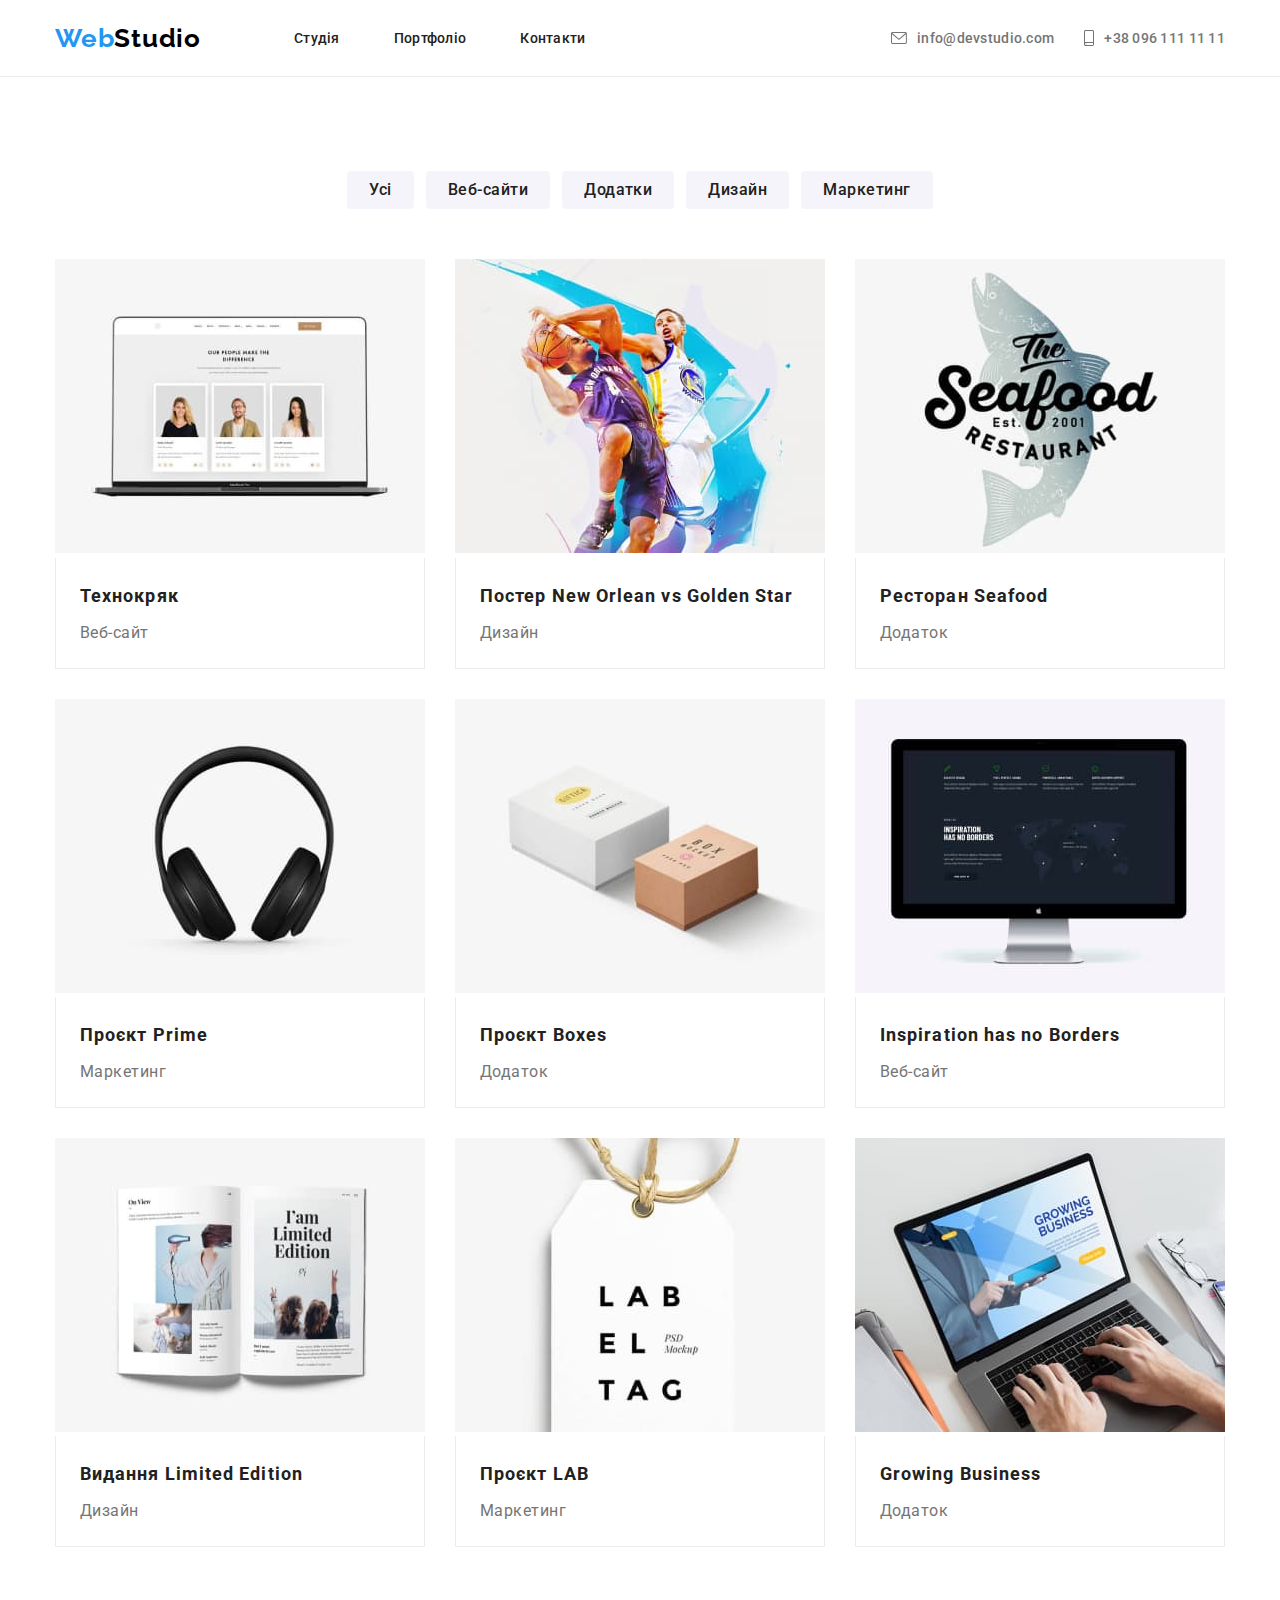
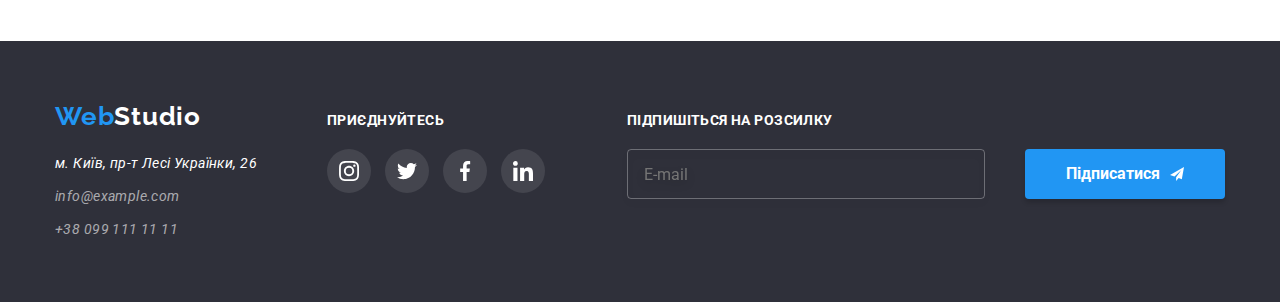
==== portfolio.html @ 27acb823 "fix footer" ====
<!DOCTYPE html>
<html lang="uk">
<head>
    <title>Web Studio - Portfolio</title>
    <meta charset="UTF-8">
    <meta http-equiv="X-UA-Compatible" content="IE=edge">
    <meta name="viewport" content="width=device-width, initial-scale=1.0">
    <link rel="stylesheet" href="./css/normalize.min.css">
    <link rel="preconnect" href="https://fonts.googleapis.com">
    <link rel="preconnect" href="https://fonts.gstatic.com" crossorigin>
    <link href="https://fonts.googleapis.com/css2?family=Raleway:wght@700&family=Roboto:wght@400;500;700;900&display=swap" rel="stylesheet">
    <link rel="stylesheet" href="./css/style.css">
</head>
<body>
    <header class="header header-portfolio">
        <div class="container">
            <a class="logo" href="./"><span>Web</span>Studio</a>
            <nav class="header-menu">
                <ul class="header-menu__list">
                    <li class="header-menu__item">
                        <a class="header-menu__link" href="#null">Студія</a>
                    </li>
                    <li class="header-menu__item">
                        <a class="header-menu__link" href="./portfolio.html">Портфоліо</a>
                    </li>
                    <li class="header-menu__item">
                        <a class="header-menu__link" href="#null">Контакти</a>
                    </li>
                </ul>
            </nav>
            <ul class="header-contact">
                <li class="header-contact__item">
                    <a class="header-contact__link" href="mailto:info@devstudio.com">
                        <svg class="header-contact__icon" width="16" height="12" viewBox="0 0 16 12" xmlns="http://www.w3.org/2000/svg">
                            <use href="./images/social-sprite.svg#icon-mail"></use>
                        </svg>
                        info@devstudio.com
                    </a>
                </li>
                <li class="header-contact__item">
                    <a class="header-contact__link" href="tel:+380961111111">
                            <svg class="header-contact__icon" width="10" height="16" viewBox="0 0 10 16" fill="currentColor" xmlns="http://www.w3.org/2000/svg">
                                <use href="./images/social-sprite.svg#icon-smartphone"></use>
                            </svg>
                        +38 096 111 11 11
                    </a>
                </li>
            </ul>
        </div>
    </header>
    <main>
        <section class="section">
            <div class="container">
                <ul class="tabs">
                    <li class="tabs-item">
                        <button class="tabs-item__button" type="button">Усі</button>
                    </li>
                    <li class="tabs-item">
                        <button class="tabs-item__button" type="button">Веб-сайти</button>
                    </li>
                    <li class="tabs-item">
                        <button class="tabs-item__button" type="button">Додатки</button>
                    </li>
                    <li class="tabs-item">
                        <button class="tabs-item__button" type="button">Дизайн</button>
                    </li>
                    <li class="tabs-item">
                        <button class="tabs-item__button" type="button">Маркетинг</button>
                    </li> 
                </ul>
                <div class="list-item-flex  portfolio">
                    <article class="portfolio-item">
                        <div class="portfolio-item__box">
                            <img 
                                class="portfolio-item__thumbnail"
                                src="./images/image-web-site.jpg"
                                width="370"
                                height="294" 
                                alt="Зображення Проєкту"
                            />
                            <div class="portfolio-item__box-inner">
                                <p class="portfolio-item__description"> 
                                    Ресурс пропонує комплексні пропозиції з різним рівнем функціоналу та сервісів. Все це дозволить відвідувачу отримати вичерпні відомості про компанію чи приватну особу.
                                </p>
                            </div>
                        </div>
                        <div class="portfolio-item__content">
                            <h3 class="portfolio-item__name">Технокряк</h3>
                            <p class="portfolio-item__category">Веб-сайт</p>
                        </div>
                    </article>
                    <article class="portfolio-item">
                        <div class="portfolio-item__box">
                            <img 
                                class="portfolio-item__thumbnail"
                                src="./images/web-site-design.jpg"
                                width="370"
                                height="294" 
                                alt="Зображення Проєкту"
                            />
                            <div class="portfolio-item__box-inner">
                                <p class="portfolio-item__description"> 
                                    Ресурс пропонує комплексні пропозиції з різним рівнем функціоналу та сервісів. Все це дозволить відвідувачу отримати вичерпні відомості про компанію чи приватну особу.
                                </p>
                            </div>
                        </div>
                        <div class="portfolio-item__content">
                            <h3 class="portfolio-item__name">Постер New Orlean vs Golden Star</h3>
                            <p class="portfolio-item__category">Дизайн</p>
                        </div>
                    </article>
                    <article class="portfolio-item">
                        <div class="portfolio-item__box">
                            <img
                                class="portfolio-item__thumbnail" 
                                src="./images/apps.jpg"
                                width="370"
                                height="294" 
                                alt="Зображення Проєкту"
                            />
                            <div class="portfolio-item__box-inner">
                                <p class="portfolio-item__description"> 
                                    Ресурс пропонує комплексні пропозиції з різним рівнем функціоналу та сервісів. Все це дозволить відвідувачу отримати вичерпні відомості про компанію чи приватну особу.
                                </p>
                            </div>
                        </div>
                        <div class="portfolio-item__content">
                            <h3 class="portfolio-item__name">Ресторан Seafood</h3>
                            <p class="portfolio-item__category">Додаток</p>
                        </div>
                    </article>
                    <article class="portfolio-item">
                        <div class="portfolio-item__box">
                            <img
                                class="portfolio-item__thumbnail" 
                                src="./images/marketing.jpg"
                                width="370"
                                height="294" 
                                alt="Зображення Проєкту"
                            />
                            <div class="portfolio-item__box-inner">
                                <p class="portfolio-item__description"> 
                                    Ресурс пропонує комплексні пропозиції з різним рівнем функціоналу та сервісів. Все це дозволить відвідувачу отримати вичерпні відомості про компанію чи приватну особу.
                                </p>
                            </div>
                        </div>
                        <div class="portfolio-item__content">
                            <h3 class="portfolio-item__name">Проєкт Prime</h3>
                            <p class="portfolio-item__category">Маркетинг</p>
                        </div>
                    </article>
                    <article class="portfolio-item">
                        <div class="portfolio-item__box">
                            <img
                                class="portfolio-item__thumbnail" 
                                src="./images/apps-2.jpg"
                                width="370"
                                height="294" 
                                alt="Зображення Проєкту"
                            />
                            <div class="portfolio-item__box-inner">
                                <p class="portfolio-item__description"> 
                                    Ресурс пропонує комплексні пропозиції з різним рівнем функціоналу та сервісів. Все це дозволить відвідувачу отримати вичерпні відомості про компанію чи приватну особу.
                                </p>
                            </div>
                        </div>
                        <div class="portfolio-item__content">
                            <h3 class="portfolio-item__name">Проєкт Boxes</h3>
                            <p class="portfolio-item__category">Додаток</p>
                        </div>
                    </article>
                    <article class="portfolio-item">
                        <div class="portfolio-item__box">
                            <img
                                class="portfolio-item__thumbnail" 
                                src="./images/web-site-2.jpg"
                                width="370"
                                height="294" 
                                alt="Зображення Проєкту"
                            />
                            <div class="portfolio-item__box-inner">
                                <p class="portfolio-item__description"> 
                                    Ресурс пропонує комплексні пропозиції з різним рівнем функціоналу та сервісів. Все це дозволить відвідувачу отримати вичерпні відомості про компанію чи приватну особу.
                                </p>
                            </div>
                        </div>
                        <div class="portfolio-item__content">
                            <h3 class="portfolio-item__name">Inspiration has no Borders</h3>
                            <p class="portfolio-item__category">Веб-сайт</p>
                        </div>
                    </article>
                    <article class="portfolio-item">
                        <div class="portfolio-item__box">
                            <img
                                class="portfolio-item__thumbnail" 
                                src="./images/web-site-3.jpg"
                                width="370"
                                height="294" 
                                alt="Зображення Проєкту"
                            />
                            <div class="portfolio-item__box-inner">
                                <p class="portfolio-item__description"> 
                                    Ресурс пропонує комплексні пропозиції з різним рівнем функціоналу та сервісів. Все це дозволить відвідувачу отримати вичерпні відомості про компанію чи приватну особу.
                                </p>
                            </div>
                        </div>
                        <div class="portfolio-item__content">
                            <h3 class="portfolio-item__name">Видання Limited Edition</h3>
                            <p class="portfolio-item__category">Дизайн</p>
                        </div>
                    </article>
                    <article class="portfolio-item">
                        <div class="portfolio-item__box">
                            <img
                                class="portfolio-item__thumbnail" 
                                src="./images/marketing-2.jpg"
                                width="370"
                                height="294" 
                                alt="Зображення Проєкту"
                            />
                            <div class="portfolio-item__box-inner">
                                <p class="portfolio-item__description"> 
                                    Ресурс пропонує комплексні пропозиції з різним рівнем функціоналу та сервісів. Все це дозволить відвідувачу отримати вичерпні відомості про компанію чи приватну особу.
                                </p>
                            </div>
                        </div>
                        <div class="portfolio-item__content">
                            <h3 class="portfolio-item__name">Проєкт LAB</h3>
                            <p class="portfolio-item__category">Маркетинг</p>
                        </div>
                    </article>
                    <article class="portfolio-item">
                        <div class="portfolio-item__box">
                            <img
                                class="portfolio-item__thumbnail" 
                                src="./images/apps-3.jpg"
                                width="370"
                                height="294" 
                                alt="Зображення Проєкту"
                            />
                            <div class="portfolio-item__box-inner">
                                <p class="portfolio-item__description"> 
                                    Ресурс пропонує комплексні пропозиції з різним рівнем функціоналу та сервісів. Все це дозволить відвідувачу отримати вичерпні відомості про компанію чи приватну особу.
                                </p>
                            </div>
                        </div>
                        <div class="portfolio-item__content">
                            <h3 class="portfolio-item__name">Growing Business</h3>
                            <p class="portfolio-item__category">Додаток</p>
                        </div>
                    </article>
                </div>
            </div>
        </section>
    </main>
    <footer class="footer">
        <div class="container">
            <div class="footer-box">
                <div class="footer-item">
                    <a class="logo" href="./"><span>Web</span>Studio</a>
                    <address class="address">
                        <p class="address-description">м. Київ, пр-т Лесі Українки, 26</p>
                        <ul class="address-list">
                            <li class="address-list__item">
                                <a class="address-list__link" href="mailto:info@example.com">info@example.com</a>
                            </li>
                            <li class="address-list__item">
                                <a class="address-list__link" href="tel:+380991111111">+38 099 111 11 11</a>
                            </li>
                        </ul>
                    </address>
                </div>
                <div class="footer-item">
                    <h3 class="footer-title">приєднуйтесь</h3>
                    <ul class="social-list">
                        <li class="social-item">
                            <a class="social-link" href="#null">
                                <svg class="social-icon" width="20" height="20">
                                    <use href="./images/social-sprite.svg#icon-instagram"></use>
                                </svg>
                            </a>
                            
                        </li>
                        <li class="social-item">
                            <a class="social-link" href="#null">
                                <svg class="social-icon" width="20" height="20">
                                    <use href="./images/social-sprite.svg#icon-twitter"></use>
                                </svg>
                            </a>
                        </li>
                        <li class="social-item">
                            <a class="social-link" href="#null">
                                <svg class="social-icon" width="20" height="20">
                                    <use href="./images/social-sprite.svg#icon-facebook"></use>
                                </svg>
                            </a>
                        </li>
                        <li class="social-item">
                            <a class="social-link" href="#null">
                                <svg class="social-icon" width="20" height="20">
                                    <use href="./images/social-sprite.svg#icon-linkedin"></use>
                                </svg>
                            </a>
                        </li>
                    </ul>
                </div>
            </div>
            <div class="subscribe">
                <h3 class="subscribe-title">Підпишіться на розсилку</h3>
                <form class="subscribe-form">
                    <label class="subscribe-label">
                        <input
                            class="subscribe-input" 
                            type="email"
                            name="email" 
                            placeholder="E-mail"
                            autocomplete="email"
                            required
                        />
                    </label>
                    <button class="subscribe-submit" type="submit">
                        Підписатися
                        <svg class="subscribe-icon" width="24" height="24">
                            <use href="./images/social-sprite.svg#icon-send"></use>
                        </svg> 
                    </button>
                </form>
            </div>
        </div>
    </footer>
</body>
</html>
---- css/style.css ----
/* Basic style reset */

a { text-decoration: none; }

ul, ol { 
    margin: 0;
    padding: 0;  
}

ul li,
ol li {
    list-style: none;
}

h1, 
h2, 
h3, 
h4, 
h5, 
h6, 
p { 
    margin: 0; 
}

button {
    padding: 0;
    border: 0;
    cursor: pointer;
}

/* Custom properties */

:root {
    --color-black: #000;
    --color-white: #fff;
    --color-silver: #757575;
    --color-dark-green: #212121;
    --color-white-smoke: #F5F5F5;
    --color-white-solid: #F5F4FA;
    --color-blue: #2196F3;
    --color-bright-gray: #ECECEC;
    --color-solid-green: #AFB1B8;
    --color-silver-sand:#C4C4C4;
}

/* Styles for the container that centers the content */

body { 
    font-family: 'Roboto';
    color: var(--color-silver); 
}

.container {
    max-width: 1200px;
    margin: 0 auto;
    padding: 0 15px;
}

.section { padding: 94px 0; }

/* Styles for the logo */

.logo {
    display: inline-block;
    font-family: 'Raleway';
    font-weight: 700;
    font-size: 26px;
    line-height: 1.173;
    letter-spacing: 0.03em;
    color: var(--color-black);
}

.logo span { color: var(--color-blue); }

/* Styles for the header element */

.header { border-bottom: 1px solid var(--color-bright-gray); }

.header .container {
    display: flex;
    align-items: center;
}

.header-menu { margin-left: 93px; }

.header-menu__item { 
    display: inline-block;
    margin-left: 50px; 
}

.header-menu__item:first-of-type { margin-left: 0; }

.header-menu__link {
    position: relative;
    display: inline-block;
    padding: 32px 0;
    font-weight: 500;
    font-size: 14px;
    line-height: 0.875;
    letter-spacing: 0.02em;
    color: var(--color-dark-green);
    transition: color 250ms ease-in-out;
}

.header-menu__link::after {
    content: '';
    position: absolute;
    bottom: 0;
    left: 0;
    width: 100%;
    height: 4px;
    background-color: #2196F3;
    border-radius: 2px;
    transform: scaleY(0);
    transition: transform 250ms ease-in-out;
}

.header-menu__link:hover::after,
.header-menu__link:focus::after,
.header-menu__link:focus-visible::after {
    transform: scaleY(1);
}

.header-menu__link:hover,
.header-menu__link:focus,
.header-menu__link:focus-visible { 
    color: var(--color-blue);
    outline: none;
}

.header-contact {
    display: inline-flex;
    align-items: center; 
    margin-left: auto; 
}


.header-contact__item {
    display: inline-flex;
    margin-left: 50px;
}


.header-portfolio .header-contact__item {
    margin-left: 30px;
}

.header-contact__icon {
    display: inline-block;
    margin-right: 10px;
}

.header-contact li:first-of-type { margin-left: 0; }

.header-contact__link {
    display: inline-flex;
    align-items: center;
    font-weight: 500;
    font-size: 14px;
    line-height: 0.875;
    letter-spacing: 0.02em;
    color: var(--color-silver);
    fill: var(--color-silver);
    transition: color 250ms ease-in-out, fill 250ms ease-in-out;
}

.header-contact__link:hover ,
.header-contact__link:focus,
.header-contact__link:focus-visible { 
    color: var(--color-blue);
    outline: none; 
}

.header-contact__link:hover .header-contact__icon,
.header-contact__link:focus .header-contact__icon,
.header-contact__link:focus-visible .header-contact__icon {
    fill: var(--color-blue);
} 

/* Inner title for section */

.title-section {
    margin-bottom: 50px;
    font-weight: 700;
    font-size: 36px;
    line-height: 1.166;
    text-align: center;
    letter-spacing: 0.03em;
    color: var(--color-dark-green);
}

/* Component list */

.list-item-flex {
    display: flex;
    flex-wrap: wrap;
    gap: 30px;
}

.tabs {
    margin-bottom: 50px;
    text-align: center;
}

.tabs-item {
    display: inline-block;
    margin-left: 8px;
}

.tabs-item:first-of-type {
    margin-left: 0;
}

.tabs-item__button {
    padding: 6px 22px;
    font-family: 'Roboto';
    font-weight: 500;
    font-size: 16px;
    line-height: 1.625;
    letter-spacing: 0.03em;
    color: var(--color-dark-green);
    background-color: var(--color-white-solid);
    border-radius: 4px;
    transition: background-color 250ms ease-in-out, color 250ms ease-in-out, box-shadow 250ms ease-in-out;
}

.tabs-item__button:hover,
.tabs-item__button:focus-visible {
    color: var(--color-white);
    background-color: var(--color-blue);
    box-shadow: 0px 3px 1px rgba(0, 0, 0, 0.1), 0px 1px 2px rgba(0, 0, 0, 0.08), 0px 2px 2px rgba(0, 0, 0, 0.12);
    outline: none;
}

/* Styles for the banner section element */

.banner {
    position: relative;
    display: flex;
    align-items: center;
    justify-content: center;
    flex-direction: column;
    height: 600px;
    background-color: var(--color-silver-sand);
    background-image: url('../images/banner-image.jpg');
    background-repeat: no-repeat;
    background-size: cover;
}

.banner::before {
    content: '';
    position: absolute;
    left: 0;
    top: 0;
    width: 100%;
    height: 100%;
    background-color: rgba(47, 48, 58, 0.4);
    z-index: 1;
}

.banner-title {
    position: relative;
    max-width: 40%;
    margin-bottom: 30px;
    font-weight: 900;
    font-size: 44px;
    line-height: 1.36;
    text-align: center;
    letter-spacing: 0.06em;
    text-transform: uppercase;
    color: var(--color-white);
    z-index: 2;
}

.order-service {
    position: relative;
    padding: 10px 32px;
    font-weight: 700;
    font-size: 16px;
    line-height: 30px;
    letter-spacing: 0.06em;
    color: var(--color-white);
    background-color: var(--color-blue);
    box-shadow: 0px 4px 4px rgba(0, 0, 0, 0.15);
    border-radius: 4px;
    z-index: 2;
}

/* Styles for the About us section element */

.about-us__list {
    display: flex;
    margin-bottom: 94px;
    gap: 50px;
}

.about-us__item-box {
    margin-bottom: 30px;
    display: flex;
    align-items: center;
    justify-content: center;
    width: 100%;
    height: 120px;
    background-color: #F5F4FA;
    border-radius: 4px;
}

.about-us__title {
    margin-bottom: 10px;
    font-weight: 700;
    font-size: 14px;
    line-height: 1.142;
    letter-spacing: 0.03em;
    text-transform: uppercase;
    color: var(--color-dark-green);
}

.about-us__paragraph {
    font-size: 14px;
    line-height: 1.71;
    color: var(--color-silver);
}

.services-item { position: relative; }

.services-title {
    position: absolute;
    left: 0;
    bottom: 3px;
    width: 100%;
    padding: 27px 0;
    font-size: 14px;
    line-height: 1.14;
    text-align: center;
    letter-spacing: 0.03em;
    text-transform: uppercase;
    background-color: rgba(47, 48, 58, 0.8);
    color: var(--color-white);
}

/*  Styles for the About team element */

.about-team { background-color: var(--color-white-solid); }

.list-team__item {
    text-align: center;
    background: var(--color-white);
    box-shadow: 0px 1px 3px rgba(0, 0, 0, 0.12), 0px 1px 1px rgba(0, 0, 0, 0.14), 0px 2px 1px rgba(0, 0, 0, 0.2);
    border-radius: 0px 0px 4px 4px;
}

.list-team__image {
    margin-bottom: 30px;
}

.list-team__title {
    margin-bottom: 10px;
    font-weight: 500;
    font-size: 16px;
    line-height: 1.1875;
    letter-spacing: 0.03em;
    color: var(--color-dark-green);
}

.list-team__description {
    margin-bottom: 16px; 
    font-style: normal;
    font-size: 16px;
    line-height: 1.187;
    text-align: center;
    letter-spacing: 0.03em;
    color: var(--color-silver);
}


.list-team .social-list {
    margin-bottom: 30px;
}

.social-item {
    display: inline-block;
    width: 44px;
    height: 44px;
    margin-left: 10px;
}

.social-item:first-of-type {
    margin-left: 0;
}

.list-team .social-link {
    transition: background-color ease-in-out 250ms;
}

.list-team .social-link .social-icon {
    fill: var(--color-solid-green);
    transition: fill ease-in-out 250ms;
}


.social-link {
    display: inline-flex;
    align-items: center;
    justify-content: center;
    width: 100%;
    height: 100%;
    border-radius: 50%;
}

.list-team .social-link:hover,
.list-team .social-link:focus,
.list-team .social-link:focus-visible {
    background-color: var(--color-blue);
    outline-style: none;
}

.list-team .social-link:hover .social-icon,
.list-team .social-link:focus .social-icon,
.list-team .social-link:focus-visible .social-icon {
    fill: var(--color-white);
}

/*  Styles for the portfolio element*/

.portfolio-item {
    flex-grow: 1;
    transition: box-shadow 250ms ease-in-out;
}

.portfolio-list__image {
    display: block;
}

 
.portfolio-item__name {
    margin-bottom: 4px;
    font-weight: 700;
    font-size: 18px;
    line-height: 2;
    letter-spacing: 0.06em;
    color: var(--color-dark-green);
}

.portfolio-item__category {
    font-size: 16px;
    line-height: 1.875;
    letter-spacing: 0.03em;
    color: var(--color-silver);
}

.portfolio-item__content {
    padding: 20px 24px;
    border-left: 1px solid var(--color-bright-gray);
    border-right: 1px solid var(--color-bright-gray);
    border-bottom: 1px solid var(--color-bright-gray);   
}

.portfolio-item__box {
   position: relative;
   overflow: hidden;
}

.portfolio-item__box-inner {
    position: absolute;
    left: 0;
    bottom: 0;
    width: 100%;
    height: 0;
    display: flex;
    align-items: center;
    padding: 0 24px;
    background: rgba(33, 150, 243, 0.9);
    transform: translateY(100%);
    transform-origin: bottom;
    visibility: hidden;
    opacity: 0;
    transition: height 250ms ease-in-out, transform 250ms ease-in-out, visibility 250ms ease-in-out, opacity 250ms ease-in-out;
    z-index: 1;
}

.portfolio-item__description {
    font-size: 18px;
    line-height: 1.55;
    letter-spacing: 0.03em;
    color: var(--color-white);
}

.portfolio-item:hover { box-shadow: 0px 1px 1px rgba(0, 0, 0, 0.12), 0px 4px 4px rgba(0, 0, 0, 0.06), 1px 4px 6px rgba(0, 0, 0, 0.16); }

.portfolio-item:hover .portfolio-item__box-inner {
    height: 100%;
    transform: translateY(0);
    visibility: visible;
    opacity: 1;
}


/* Styles for the clints element */

.clients-list {
    text-align: center;
}

.clients-item {
    flex-grow: 1;
}

.clients-link {
    display: flex;
    width: 100%;
    height: 92px;
    align-items: center;
    justify-content: center;
    border-radius: 4px;
    border: 1px solid var(--color-solid-green);
    fill: var(--color-solid-green);
    transition: border 250ms ease-in-out, fill 250ms ease-in-out;
}

 .clients-link:hover,
 .clients-link:focus,
 .clients-link:focus-visible {
    border: 1px solid var(--color-blue);
    fill: var(--color-blue);
    outline-style: none;
}

/* Styles for the footer element */

.footer {
    padding: 60px 0;
    background-color:  #2F303A;
}

.footer .container {
    display: flex;
}

.footer-box {
    display: flex;
    gap: 70px;
}

.footer-title {
    margin-top: 12px;
    margin-bottom: 20px;
    font-weight: 700;
    font-size: 14px;
    line-height: 1.14;
    letter-spacing: 0.03em;
    text-transform: uppercase;
    color: var(--color-white);
}

.footer .logo {
    margin-bottom: 20px;
    color: var(--color-white);
}

.footer-item .social-link {
    fill: var(--color-white);
    background-color: rgba(255, 255, 255, 0.1);
    transition: background-color 250ms ease-in-out, fill 250ms ease-in-out;
}

.footer-item .social-link:hover,
.footer-item .social-link:focus,
.footer-item .social-link:focus-visible {
    background-color: var(--color-blue);
    outline-style: none;
}

.address-description {
    margin-bottom: 9px;
    font-size: 14px;
    line-height: 1.714;
    letter-spacing: 0.03em;
    color: var(--color-white);
}

.address-list__item { margin-bottom: 9px; }
.address-list__item:last-of-type { margin-bottom: 0; }

.address-list__link {
    font-size: 14px;
    line-height: 1.714;
    letter-spacing: 0.03em;
    color: rgba(255, 255, 255, 0.6);
}

.subscribe { margin-left: auto; }

.subscribe-form {
    display: flex;
    gap: 40px;
}

.subscribe-title {
    margin-top: 12px;
    margin-bottom: 20px;
    font-size: 14px;
    line-height: 1.14;
    letter-spacing: 0.03em;
    text-transform: uppercase;
    color: var(--color-white);
}

.subscribe-label { display: inline-block; }

.subscribe-input {
    width: 358px;
    height: 50px;
    padding-left: 16px;
    font-weight: 400;
    font-size: 16px;
    line-height: 1.25;
    color: rgba(255, 255, 255, 0.6);
    background-color: transparent;
    border: 1px solid rgba(255, 255, 255, 0.3);
    border-radius: 4px;
    filter: drop-shadow(0px 4px 4px rgba(0, 0, 0, 0.15));
}

.subscribe-submit {
    display: inline-flex;
    align-items: center;
    justify-content: center;
    width: 200px;
    height: 50px;
    font-weight: 700;
    line-height: 1.875;
    color: var(--color-white);
    background: var(--color-blue);
    box-shadow: 0px 4px 4px rgba(0, 0, 0, 0.15);
    border-radius: 4px;
}

.subscribe-icon {
    display: inline-block;
    padding-left: 10px;
}

/* Styled for Modal */

.modal {
    position: fixed;
    left: 0;
    top: 0;
    width: 100%;
    height: 100%;
    display: flex;
    align-items: center;
    justify-content: center;
    background-color: rgba(0, 0, 0, 0.2);
    transition: opacity 250ms ease-in-out, visibility 250ms ease-in-out;
    z-index: 100;
}

.modal.is-hidden .modal-content { transform: scale(0.7); }

.modal:not(.is-hidden) .modal-content { transform: scale(1); }

.modal.is-hidden {
    opacity: 0;
    visibility: hidden;
    pointer-events: none;
}

.modal:not(.is-hidden) {
    width: 100%;
    height: 100%;
}

.modal-content {
    width: 528px;
    background-color: var(--color-white);
    box-shadow: 0px 1px 3px rgba(0, 0, 0, 0.12), 0px 1px 1px rgba(0, 0, 0, 0.14), 0px 2px 1px rgba(0, 0, 0, 0.2);
    border-radius: 4px;
    transition: transform ease-in-out 250ms;
}

.modal-close {
    display: flex;
    align-items: center;
    justify-content: center;
    width: 30px;
    height: 30px;
    margin-left: auto;
    margin-right: 8px;
    margin-top: 8px;
    border-radius: 50%;
    background-color: var(--color-white);
    border: 1px solid rgba(0, 0, 0, 0.1);
    fill: var(--color-black);
    transition: fill 250ms ease-in-out;
}

.modal-close:hover {
    fill: var(--color-blue);
}

.register { padding: 0 40px; }

.register-form { text-align: center; }

.register-title {
    margin-bottom: 30px;
    font-weight: 700;
    font-size: 20px;
    line-height: 1.15;
    text-align: center;
    letter-spacing: 0.03em;
    color: var(--color-dark-green);
}

.register-label {
    position: relative;
    display: flex;
    flex-direction: column;
    margin-bottom: 28px;
    
}

.register-label:focus-within .register-input,
.register-label:focus-within .register-comment {
    border: 1px solid var(--color-blue);
    border-radius: 4px;
    outline-style: none;
}

.register-label:focus-within .register-icon {
    fill: var(--color-blue);
}

.label-text {
    position: absolute;
    top: -14px;
    left: 0;
    font-size: 12px;
    line-height: 1.16;
    letter-spacing: 0.01em;
    color: var(--color-silver);
}

.register-input {
    height: 40px;
    padding: 12px 0 12px 42px;
    font-size: 12px;
    color: rgba(117, 117, 117, 0.5);
    border: 1px solid rgba(33, 33, 33, 0.2);
    border-radius: 4px;
    transition: border 250ms ease-in-out;
}

.register-icon {
    position: absolute;
    left: 15px;
    top: 50%;
    transform: translate(0, -50%);
    transition: fill 250ms ease-in-out;
}

.register-comment {
    height: 120px;
    padding: 12px 16px;
    font-size: 12px;
    line-height: 1.16;
    letter-spacing: 0.01em;
    color: rgba(117, 117, 117, 0.5);
    border: 1px solid rgba(33, 33, 33, 0.2);
    border-radius: 4px;
    resize: none;
}

.register-label-comment {margin-bottom: 20px;}

.register-comment::placeholder {
    font-size: 12px;
    line-height: 1.16;
    letter-spacing: 0.01em;
    color: rgba(117, 117, 117, 0.5);
}

.privacy-policy {
    display: inline-flex;
    align-items: center;
    margin-bottom: 30px;
}

.privacy-policy-text {
    font-size: 14px;
    line-height: 1.71;
    letter-spacing: 0.03em;
    color: var(--color-silver);
}

.register-checkbox {
    position: relative;
    display: inline-block;
    width: 16px;
    height: 15px;
    margin-right: 9px;
}

.register-checked {
    position: absolute;
    display: inline-block;
    left: 0;
    top: 0;
    width: 100%;
    height: 100%;
    opacity: 0;
}

.checked-icon { 
    display: inline-block;
    width: 100%;
    height: 100%;
    background-image: url('../images/checkbox-default.svg');
    background-repeat: no-repeat;  
}

.register-checked:checked + .checked-icon {
    background-image: url('../images/checbox-active.svg');
    background-repeat: no-repeat; 
}

.privacy-policy-link {
    color: var(--color-blue);
    text-decoration: underline;
}

.register-submit {
    display: inline-flex;
    align-items: center;
    justify-content: center;
    margin-bottom: 40px;
    width: 200px;
    height: 50px;
    font-weight: 700;
    font-size: 16px;
    line-height: 1.875;
    letter-spacing: 0.06em;
    color: var(--color-white);
    background-color: var(--color-blue);
    box-shadow: 0px 4px 4px rgba(0, 0, 0, 0.15);
    border-radius: 4px;
}
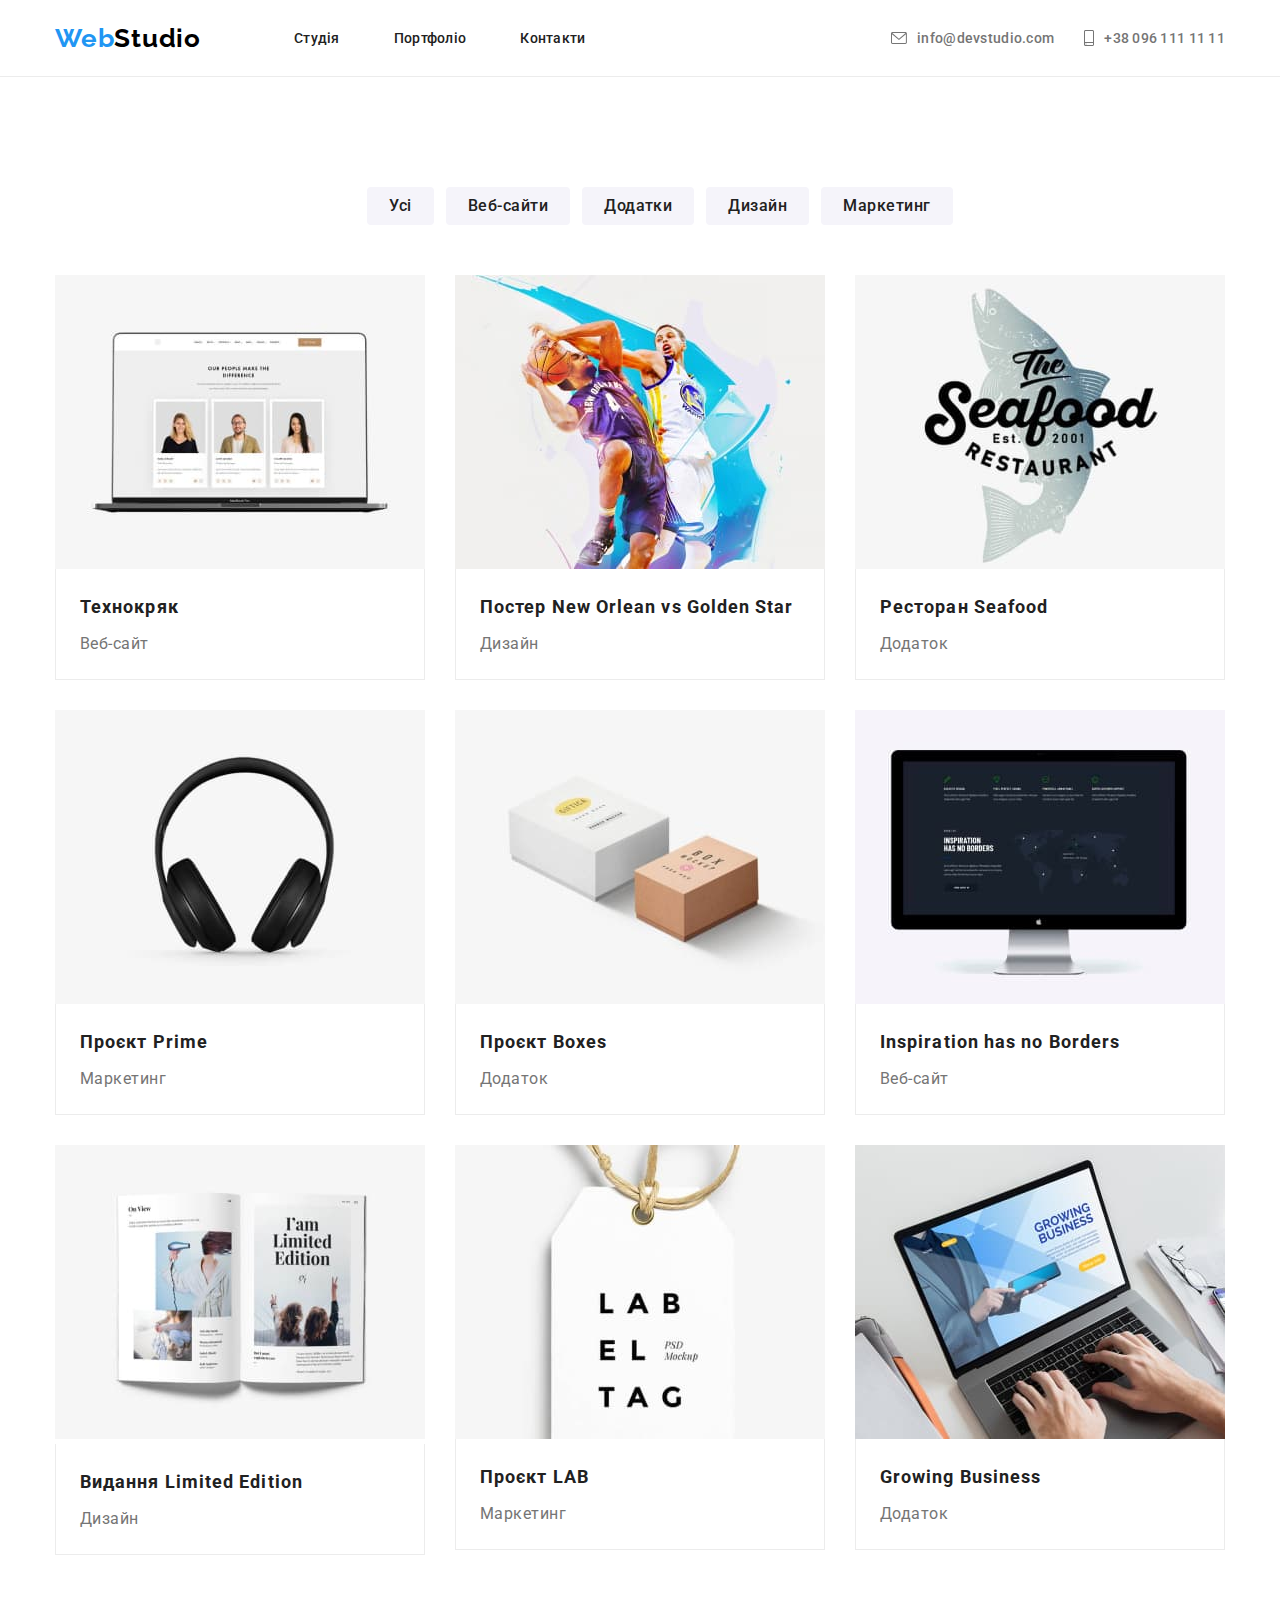
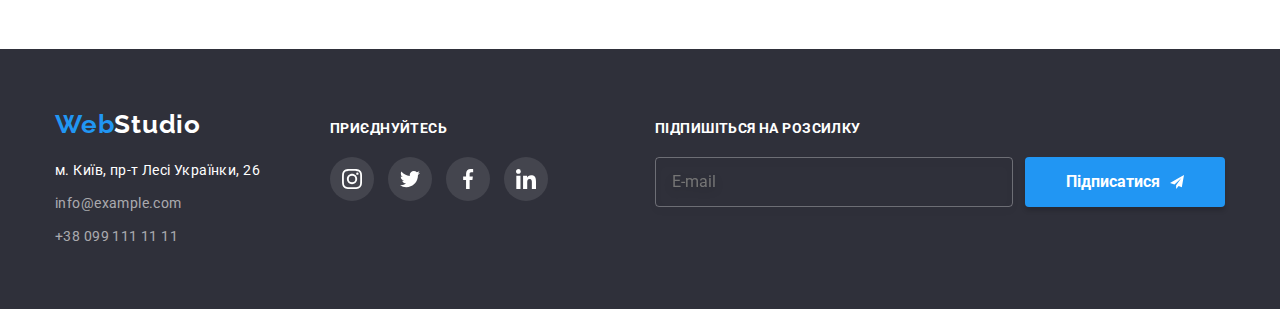
==== commit 5a461648: "Correction of homework according to the mentor's instructions" ====
--- a/portfolio.html
+++ b/portfolio.html
@@ -14,34 +14,72 @@
 <body>
     <header class="header header-portfolio">
         <div class="container">
-            <a class="logo" href="./"><span>Web</span>Studio</a>
+            <a 
+                class="logo link" 
+                href="./"
+            >
+                <span>Web</span>Studio
+            </a>
             <nav class="header-menu">
-                <ul class="header-menu__list">
+                <ul class="header-menu__list list">
                     <li class="header-menu__item">
-                        <a class="header-menu__link" href="#null">Студія</a>
+                        <a 
+                            class="header-menu__link link" 
+                            href="#null"
+                        >
+                            Студія
+                        </a>
                     </li>
                     <li class="header-menu__item">
-                        <a class="header-menu__link" href="./portfolio.html">Портфоліо</a>
+                        <a 
+                            class="header-menu__link link" 
+                            href="./portfolio.html"
+                        >
+                            Портфоліо
+                        </a>
                     </li>
                     <li class="header-menu__item">
-                        <a class="header-menu__link" href="#null">Контакти</a>
+                        <a 
+                            class="header-menu__link link" 
+                            href="#null"
+                        >
+                            Контакти
+                        </a>
                     </li>
                 </ul>
             </nav>
             <ul class="header-contact">
                 <li class="header-contact__item">
-                    <a class="header-contact__link" href="mailto:info@devstudio.com">
-                        <svg class="header-contact__icon" width="16" height="12" viewBox="0 0 16 12" xmlns="http://www.w3.org/2000/svg">
+                    <a 
+                        class="header-contact__link link" 
+                        href="mailto:info@devstudio.com"
+                    >
+                        <svg 
+                            class="header-contact__icon" 
+                            width="16" 
+                            height="12" 
+                            viewBox="0 0 16 12"
+                            fill="currentColor" 
+                        >
                             <use href="./images/social-sprite.svg#icon-mail"></use>
                         </svg>
                         info@devstudio.com
                     </a>
                 </li>
                 <li class="header-contact__item">
-                    <a class="header-contact__link" href="tel:+380961111111">
-                            <svg class="header-contact__icon" width="10" height="16" viewBox="0 0 10 16" fill="currentColor" xmlns="http://www.w3.org/2000/svg">
-                                <use href="./images/social-sprite.svg#icon-smartphone"></use>
-                            </svg>
+                    <a 
+                        class="header-contact__link link" 
+                        href="tel:+380961111111"
+                    >
+                        <svg 
+                            class="header-contact__icon" 
+                            width="10" 
+                            height="16" 
+                            viewBox="0 0 10 16" 
+                            fill="currentColor"
+                        >
+                            <use href="./images/social-sprite.svg#icon-smartphone"></use>
+                        </svg>
                         +38 096 111 11 11
                     </a>
                 </li>
@@ -50,6 +88,7 @@
     </header>
     <main>
         <section class="section">
+            <h1 class="visually-hidden">Портфоліо</h1>
             <div class="container">
                 <ul class="tabs">
                     <li class="tabs-item">
@@ -68,11 +107,11 @@
                         <button class="tabs-item__button" type="button">Маркетинг</button>
                     </li> 
                 </ul>
-                <div class="list-item-flex  portfolio">
+                <div class="list-item-flex portfolio">
                     <article class="portfolio-item">
                         <div class="portfolio-item__box">
                             <img 
-                                class="portfolio-item__thumbnail"
+                                class="portfolio-item__thumbnail thumbnail"
                                 src="./images/image-web-site.jpg"
                                 width="370"
                                 height="294" 
@@ -92,7 +131,7 @@
                     <article class="portfolio-item">
                         <div class="portfolio-item__box">
                             <img 
-                                class="portfolio-item__thumbnail"
+                                class="portfolio-item__thumbnail thumbnail"
                                 src="./images/web-site-design.jpg"
                                 width="370"
                                 height="294" 
@@ -105,14 +144,14 @@
                             </div>
                         </div>
                         <div class="portfolio-item__content">
-                            <h3 class="portfolio-item__name">Постер New Orlean vs Golden Star</h3>
+                            <h3 class="portfolio-item__name">Постер <span lang="en">New Orlean vs Golden Star</span></h3>
                             <p class="portfolio-item__category">Дизайн</p>
                         </div>
                     </article>
                     <article class="portfolio-item">
                         <div class="portfolio-item__box">
                             <img
-                                class="portfolio-item__thumbnail" 
+                                class="portfolio-item__thumbnail thumbnail" 
                                 src="./images/apps.jpg"
                                 width="370"
                                 height="294" 
@@ -125,14 +164,14 @@
                             </div>
                         </div>
                         <div class="portfolio-item__content">
-                            <h3 class="portfolio-item__name">Ресторан Seafood</h3>
+                            <h3 class="portfolio-item__name">Ресторан <span lang="en">Seafood</span></h3>
                             <p class="portfolio-item__category">Додаток</p>
                         </div>
                     </article>
                     <article class="portfolio-item">
                         <div class="portfolio-item__box">
                             <img
-                                class="portfolio-item__thumbnail" 
+                                class="portfolio-item__thumbnail thumbnail" 
                                 src="./images/marketing.jpg"
                                 width="370"
                                 height="294" 
@@ -145,14 +184,14 @@
                             </div>
                         </div>
                         <div class="portfolio-item__content">
-                            <h3 class="portfolio-item__name">Проєкт Prime</h3>
+                            <h3 class="portfolio-item__name">Проєкт <span lang="en">Prime</span></h3>
                             <p class="portfolio-item__category">Маркетинг</p>
                         </div>
                     </article>
                     <article class="portfolio-item">
                         <div class="portfolio-item__box">
                             <img
-                                class="portfolio-item__thumbnail" 
+                                class="portfolio-item__thumbnail thumbnail" 
                                 src="./images/apps-2.jpg"
                                 width="370"
                                 height="294" 
@@ -165,14 +204,14 @@
                             </div>
                         </div>
                         <div class="portfolio-item__content">
-                            <h3 class="portfolio-item__name">Проєкт Boxes</h3>
+                            <h3 class="portfolio-item__name">Проєкт <span lang="en">Boxes</span></h3>
                             <p class="portfolio-item__category">Додаток</p>
                         </div>
                     </article>
                     <article class="portfolio-item">
                         <div class="portfolio-item__box">
                             <img
-                                class="portfolio-item__thumbnail" 
+                                class="portfolio-item__thumbnail thumbnail" 
                                 src="./images/web-site-2.jpg"
                                 width="370"
                                 height="294" 
@@ -185,7 +224,12 @@
                             </div>
                         </div>
                         <div class="portfolio-item__content">
-                            <h3 class="portfolio-item__name">Inspiration has no Borders</h3>
+                            <h3 
+                                class="portfolio-item__name"
+                                lang="en"
+                            >
+                                Inspiration has no Borders
+                            </h3>
                             <p class="portfolio-item__category">Веб-сайт</p>
                         </div>
                     </article>
@@ -205,14 +249,14 @@
                             </div>
                         </div>
                         <div class="portfolio-item__content">
-                            <h3 class="portfolio-item__name">Видання Limited Edition</h3>
+                            <h3 class="portfolio-item__name">Видання <span lang="en">Limited Edition</span></h3>
                             <p class="portfolio-item__category">Дизайн</p>
                         </div>
                     </article>
                     <article class="portfolio-item">
                         <div class="portfolio-item__box">
                             <img
-                                class="portfolio-item__thumbnail" 
+                                class="portfolio-item__thumbnail thumbnail" 
                                 src="./images/marketing-2.jpg"
                                 width="370"
                                 height="294" 
@@ -225,14 +269,14 @@
                             </div>
                         </div>
                         <div class="portfolio-item__content">
-                            <h3 class="portfolio-item__name">Проєкт LAB</h3>
+                            <h3 class="portfolio-item__name">Проєкт <span lang="en">LAB</span></h3>
                             <p class="portfolio-item__category">Маркетинг</p>
                         </div>
                     </article>
                     <article class="portfolio-item">
                         <div class="portfolio-item__box">
                             <img
-                                class="portfolio-item__thumbnail" 
+                                class="portfolio-item__thumbnail thumbnail" 
                                 src="./images/apps-3.jpg"
                                 width="370"
                                 height="294" 
@@ -245,7 +289,12 @@
                             </div>
                         </div>
                         <div class="portfolio-item__content">
-                            <h3 class="portfolio-item__name">Growing Business</h3>
+                            <h3 
+                                class="portfolio-item__name"
+                                lang="en"
+                            >
+                                Growing Business
+                            </h3>
                             <p class="portfolio-item__category">Додаток</p>
                         </div>
                     </article>
@@ -257,24 +306,42 @@
         <div class="container">
             <div class="footer-box">
                 <div class="footer-item">
-                    <a class="logo" href="./"><span>Web</span>Studio</a>
+                    <a 
+                        class="logo link" 
+                        href="./"
+                    >
+                        <span>Web</span>Studio
+                    </a>
                     <address class="address">
                         <p class="address-description">м. Київ, пр-т Лесі Українки, 26</p>
-                        <ul class="address-list">
+                        <ul class="address-list list">
                             <li class="address-list__item">
-                                <a class="address-list__link" href="mailto:info@example.com">info@example.com</a>
+                                <a 
+                                    class="address-list__link link" 
+                                    href="mailto:info@example.com"
+                                >
+                                    info@example.com
+                                </a>
                             </li>
                             <li class="address-list__item">
-                                <a class="address-list__link" href="tel:+380991111111">+38 099 111 11 11</a>
+                                <a 
+                                    class="address-list__link link" 
+                                    href="tel:+380991111111"
+                                >
+                                    +38 099 111 11 11
+                                </a>
                             </li>
                         </ul>
                     </address>
                 </div>
                 <div class="footer-item">
                     <h3 class="footer-title">приєднуйтесь</h3>
-                    <ul class="social-list">
+                    <ul class="social-list list">
                         <li class="social-item">
-                            <a class="social-link" href="#null">
+                            <a 
+                                class="social-link link" 
+                                href="#null"
+                            >
                                 <svg class="social-icon" width="20" height="20">
                                     <use href="./images/social-sprite.svg#icon-instagram"></use>
                                 </svg>
@@ -282,21 +349,30 @@
                             
                         </li>
                         <li class="social-item">
-                            <a class="social-link" href="#null">
+                            <a 
+                                class="social-link link" 
+                                href="#null"
+                            >
                                 <svg class="social-icon" width="20" height="20">
                                     <use href="./images/social-sprite.svg#icon-twitter"></use>
                                 </svg>
                             </a>
                         </li>
                         <li class="social-item">
-                            <a class="social-link" href="#null">
+                            <a 
+                                class="social-link link" 
+                                href="#null"
+                            >
                                 <svg class="social-icon" width="20" height="20">
                                     <use href="./images/social-sprite.svg#icon-facebook"></use>
                                 </svg>
                             </a>
                         </li>
                         <li class="social-item">
-                            <a class="social-link" href="#null">
+                            <a 
+                                class="social-link link" 
+                                href="#null"
+                            >
                                 <svg class="social-icon" width="20" height="20">
                                     <use href="./images/social-sprite.svg#icon-linkedin"></use>
                                 </svg>
--- a/css/style.css
+++ b/css/style.css
@@ -1,16 +1,11 @@
 /* Basic style reset */
-
-a { text-decoration: none; }
-
-ul, ol { 
+.link {text-decoration: none;}
+.list {
     margin: 0;
-    padding: 0;  
-}
-
-ul li,
-ol li {
-    list-style: none;
-}
+    padding: 0;
+    list-style: none;  
+}
+
 
 h1, 
 h2, 
@@ -28,6 +23,13 @@
     cursor: pointer;
 }
 
+.thumbnail {
+    max-width: 100%;
+    height: auto;
+    vertical-align: middle;
+}
+
+
 /* Custom properties */
 
 :root {
@@ -38,6 +40,7 @@
     --color-white-smoke: #F5F5F5;
     --color-white-solid: #F5F4FA;
     --color-blue: #2196F3;
+    --persian-blue: #188CE8;
     --color-bright-gray: #ECECEC;
     --color-solid-green: #AFB1B8;
     --color-silver-sand:#C4C4C4;
@@ -57,6 +60,19 @@
 }
 
 .section { padding: 94px 0; }
+
+.visually-hidden {
+    position: absolute;
+    width: 1px;
+    height: 1px;
+    margin: -1px;
+    border: 0;
+    padding: 0;
+    white-space: nowrap;
+    clip-path: inset(100%);
+    clip: rect(0 0 0 0);
+    overflow: hidden;
+}
 
 /* Styles for the logo */
 
@@ -137,11 +153,10 @@
 
 .header-contact__item {
     display: inline-flex;
-    margin-left: 50px;
-}
-
-
-.header-portfolio .header-contact__item {
+}
+
+
+.header-contact__item {
     margin-left: 30px;
 }
 
@@ -232,35 +247,32 @@
     outline: none;
 }
 
+.features {padding-top: 94px;}
+
 /* Styles for the banner section element */
 
 .banner {
-    position: relative;
+    max-width: 1600px;
+    margin: 0 auto;
+    height: 600px;
+    background-color: var(--color-silver-sand);
+    background-image: linear-gradient(rgba(47, 48, 58, 0.4), rgba(47, 48, 58, 0.4)), url('../images/banner-image.jpg');
+    background-repeat: no-repeat;
+    background-position: center;
+    background-size: cover;
+}
+
+.banner .container {
     display: flex;
     align-items: center;
     justify-content: center;
     flex-direction: column;
-    height: 600px;
-    background-color: var(--color-silver-sand);
-    background-image: url('../images/banner-image.jpg');
-    background-repeat: no-repeat;
-    background-size: cover;
-}
-
-.banner::before {
-    content: '';
-    position: absolute;
-    left: 0;
-    top: 0;
-    width: 100%;
     height: 100%;
-    background-color: rgba(47, 48, 58, 0.4);
-    z-index: 1;
 }
 
 .banner-title {
-    position: relative;
-    max-width: 40%;
+    width: 696px;
+    margin: 0 auto;
     margin-bottom: 30px;
     font-weight: 900;
     font-size: 44px;
@@ -269,7 +281,6 @@
     letter-spacing: 0.06em;
     text-transform: uppercase;
     color: var(--color-white);
-    z-index: 2;
 }
 
 .order-service {
@@ -282,16 +293,24 @@
     color: var(--color-white);
     background-color: var(--color-blue);
     box-shadow: 0px 4px 4px rgba(0, 0, 0, 0.15);
-    border-radius: 4px;
-    z-index: 2;
+    transition: background-color ease-in-out 250ms;
+}
+
+.order-service:hover,
+.order-service:focus {
+    background-color: var(--persian-blue);
 }
 
 /* Styles for the About us section element */
 
 .about-us__list {
     display: flex;
-    margin-bottom: 94px;
-    gap: 50px;
+    gap: 30px;
+}
+
+.about-us__item {
+    flex-grow: 1;
+    width: calc(25% - 30px);
 }
 
 .about-us__item-box {
@@ -318,6 +337,7 @@
 .about-us__paragraph {
     font-size: 14px;
     line-height: 1.71;
+    letter-spacing: 0.03em;
     color: var(--color-silver);
 }
 
@@ -326,7 +346,7 @@
 .services-title {
     position: absolute;
     left: 0;
-    bottom: 3px;
+    bottom: 0;
     width: 100%;
     padding: 27px 0;
     font-size: 14px;
@@ -349,8 +369,9 @@
     border-radius: 0px 0px 4px 4px;
 }
 
-.list-team__image {
-    margin-bottom: 30px;
+.list-team__content {
+    padding-top: 30px;
+    padding-bottom: 30px;
 }
 
 .list-team__title {
@@ -363,18 +384,12 @@
 }
 
 .list-team__description {
-    margin-bottom: 16px; 
-    font-style: normal;
+    margin-bottom: 16px;
     font-size: 16px;
     line-height: 1.187;
     text-align: center;
     letter-spacing: 0.03em;
     color: var(--color-silver);
-}
-
-
-.list-team .social-list {
-    margin-bottom: 30px;
 }
 
 .social-item {
@@ -570,6 +585,10 @@
     outline-style: none;
 }
 
+.address {
+    font-style: normal;
+}
+
 .address-description {
     margin-bottom: 9px;
     font-size: 14px;
@@ -592,7 +611,7 @@
 
 .subscribe-form {
     display: flex;
-    gap: 40px;
+    gap: 12px;
 }
 
 .subscribe-title {
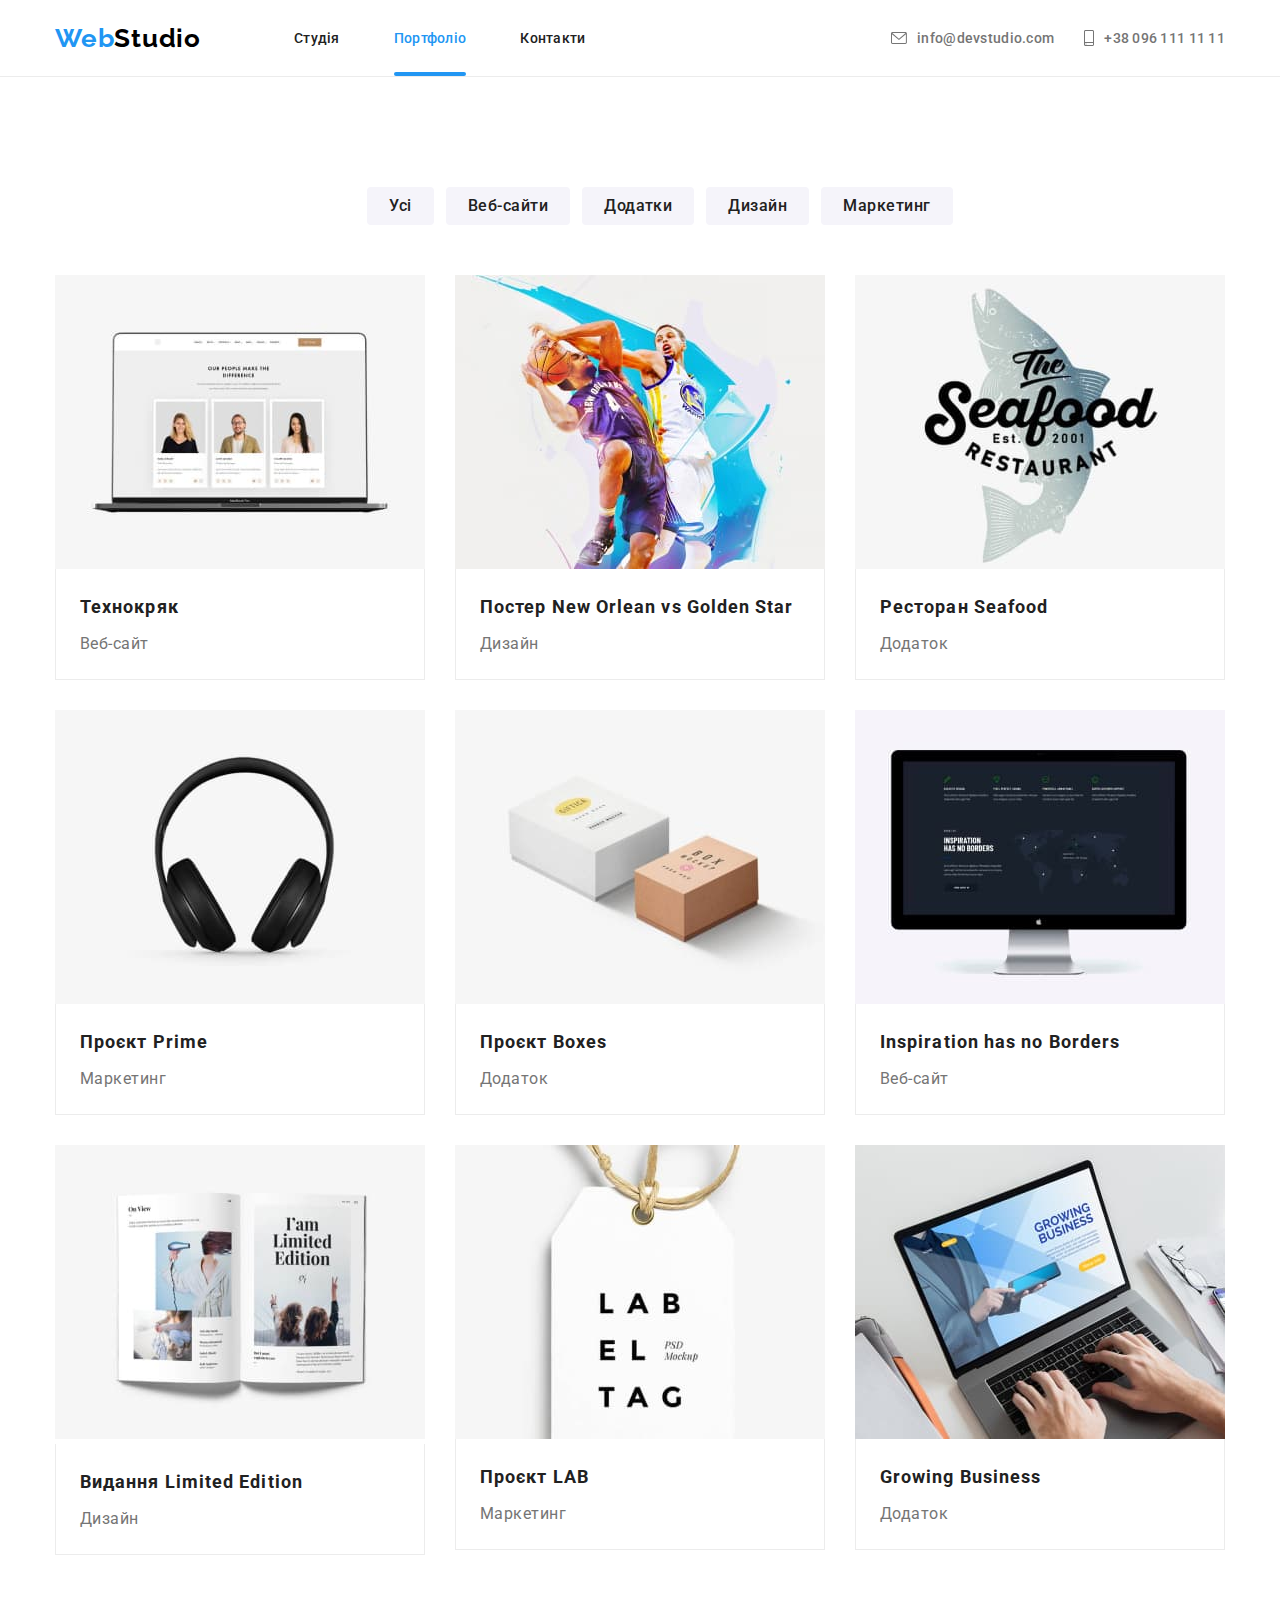
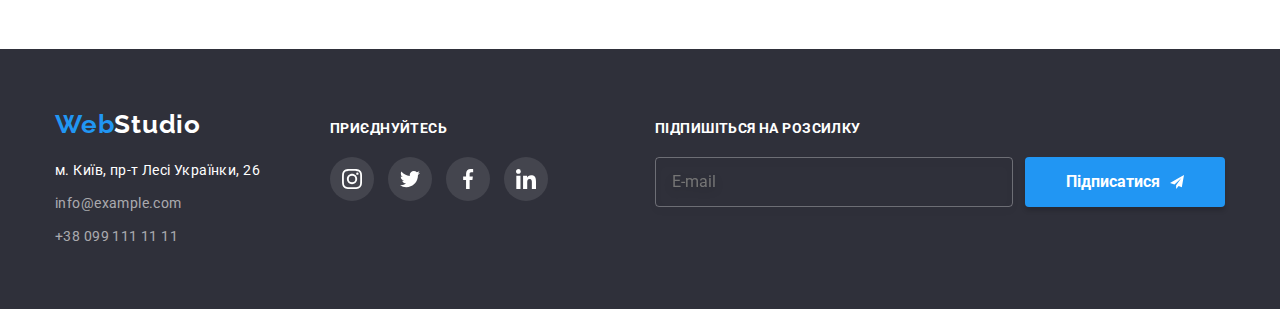
==== commit ddb567c9: "added is active class for current page link" ====
--- a/portfolio.html
+++ b/portfolio.html
@@ -25,14 +25,14 @@
                     <li class="header-menu__item">
                         <a 
                             class="header-menu__link link" 
-                            href="#null"
+                            href="./index.html"
                         >
                             Студія
                         </a>
                     </li>
                     <li class="header-menu__item">
                         <a 
-                            class="header-menu__link link" 
+                            class="header-menu__link link is-active" 
                             href="./portfolio.html"
                         >
                             Портфоліо
--- a/css/style.css
+++ b/css/style.css
@@ -132,16 +132,19 @@
 }
 
 .header-menu__link:hover::after,
-.header-menu__link:focus::after,
-.header-menu__link:focus-visible::after {
+.header-menu__link:focus::after {
     transform: scaleY(1);
 }
 
+.header-menu__link.is-active,
+.header-menu__link.is-active::after {
+    color: var(--color-blue);
+    transform: scaleY(1);
+}
+
 .header-menu__link:hover,
-.header-menu__link:focus,
-.header-menu__link:focus-visible { 
+.header-menu__link:focus { 
     color: var(--color-blue);
-    outline: none;
 }
 
 .header-contact {
@@ -183,7 +186,6 @@
 .header-contact__link:focus,
 .header-contact__link:focus-visible { 
     color: var(--color-blue);
-    outline: none; 
 }
 
 .header-contact__link:hover .header-contact__icon,
@@ -240,11 +242,10 @@
 }
 
 .tabs-item__button:hover,
-.tabs-item__button:focus-visible {
+.tabs-item__button:focus {
     color: var(--color-white);
     background-color: var(--color-blue);
     box-shadow: 0px 3px 1px rgba(0, 0, 0, 0.1), 0px 1px 2px rgba(0, 0, 0, 0.08), 0px 2px 2px rgba(0, 0, 0, 0.12);
-    outline: none;
 }
 
 .features {padding-top: 94px;}
@@ -423,15 +424,12 @@
 }
 
 .list-team .social-link:hover,
-.list-team .social-link:focus,
-.list-team .social-link:focus-visible {
+.list-team .social-link:focus {
     background-color: var(--color-blue);
-    outline-style: none;
 }
 
 .list-team .social-link:hover .social-icon,
-.list-team .social-link:focus .social-icon,
-.list-team .social-link:focus-visible .social-icon {
+.list-team .social-link:focus .social-icon {
     fill: var(--color-white);
 }
 
@@ -533,11 +531,9 @@
 }
 
  .clients-link:hover,
- .clients-link:focus,
- .clients-link:focus-visible {
+ .clients-link:focus {
     border: 1px solid var(--color-blue);
     fill: var(--color-blue);
-    outline-style: none;
 }
 
 /* Styles for the footer element */
@@ -579,10 +575,8 @@
 }
 
 .footer-item .social-link:hover,
-.footer-item .social-link:focus,
-.footer-item .social-link:focus-visible {
+.footer-item .social-link:focus {
     background-color: var(--color-blue);
-    outline-style: none;
 }
 
 .address {
@@ -744,7 +738,6 @@
 .register-label:focus-within .register-comment {
     border: 1px solid var(--color-blue);
     border-radius: 4px;
-    outline-style: none;
 }
 
 .register-label:focus-within .register-icon {
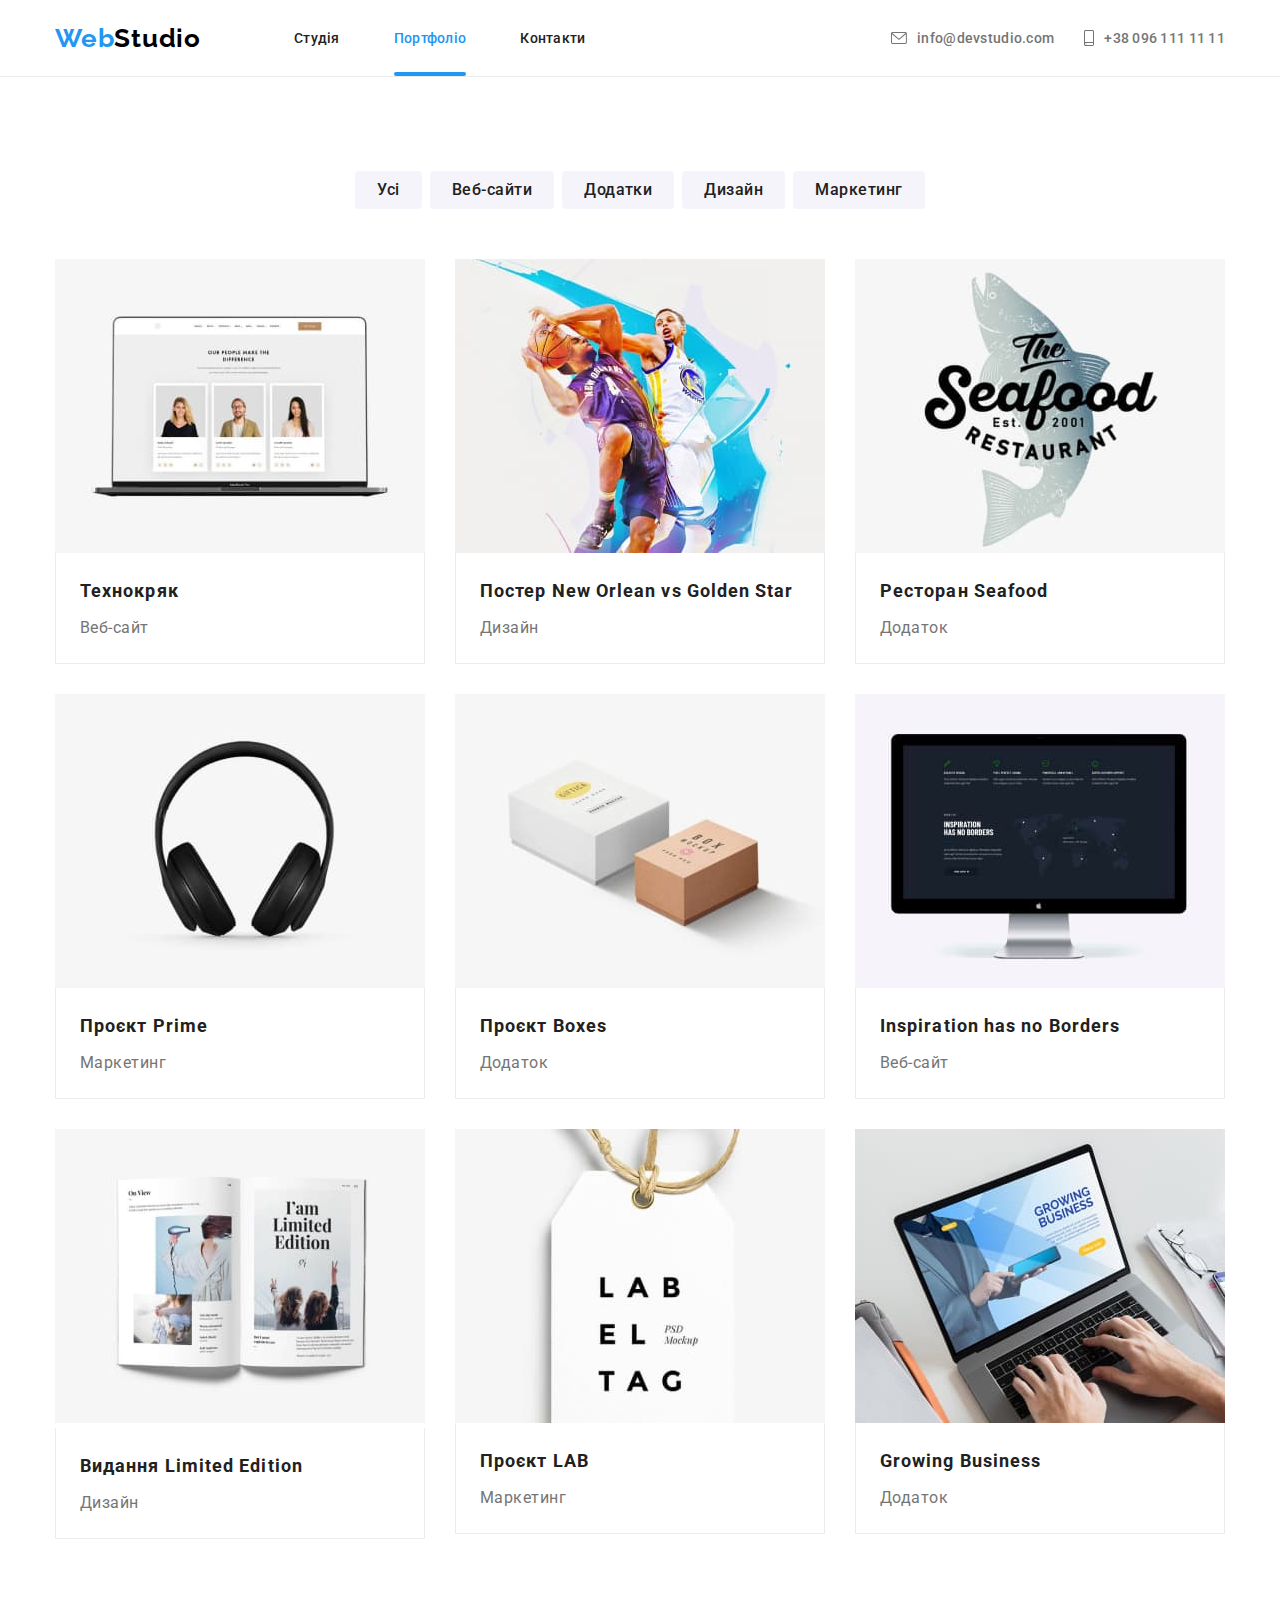
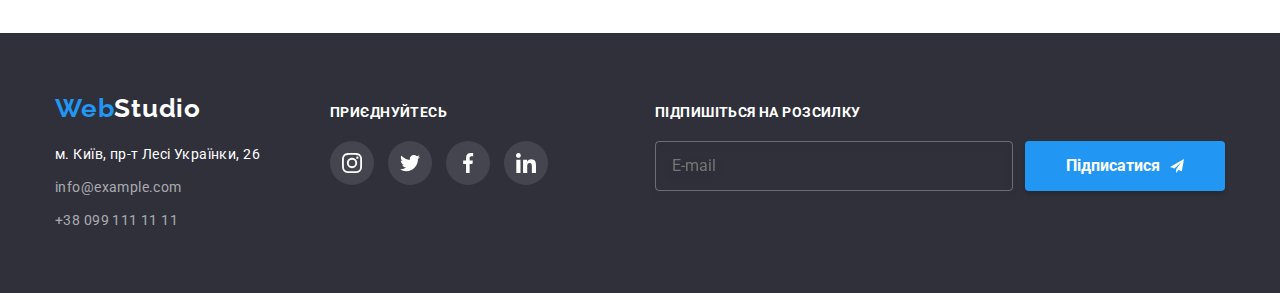
==== commit d3348b43: "fix tabs" ====
--- a/portfolio.html
+++ b/portfolio.html
@@ -48,7 +48,7 @@
                     </li>
                 </ul>
             </nav>
-            <ul class="header-contact">
+            <ul class="header-contact list">
                 <li class="header-contact__item">
                     <a 
                         class="header-contact__link link" 
@@ -90,7 +90,7 @@
         <section class="section">
             <h1 class="visually-hidden">Портфоліо</h1>
             <div class="container">
-                <ul class="tabs">
+                <ul class="tabs list">
                     <li class="tabs-item">
                         <button class="tabs-item__button" type="button">Усі</button>
                     </li>
--- a/css/style.css
+++ b/css/style.css
@@ -215,22 +215,16 @@
 }
 
 .tabs {
+    display: flex;
+    justify-content: center;
     margin-bottom: 50px;
+    gap: 8px;
     text-align: center;
 }
 
-.tabs-item {
-    display: inline-block;
-    margin-left: 8px;
-}
-
-.tabs-item:first-of-type {
-    margin-left: 0;
-}
 
 .tabs-item__button {
     padding: 6px 22px;
-    font-family: 'Roboto';
     font-weight: 500;
     font-size: 16px;
     line-height: 1.625;
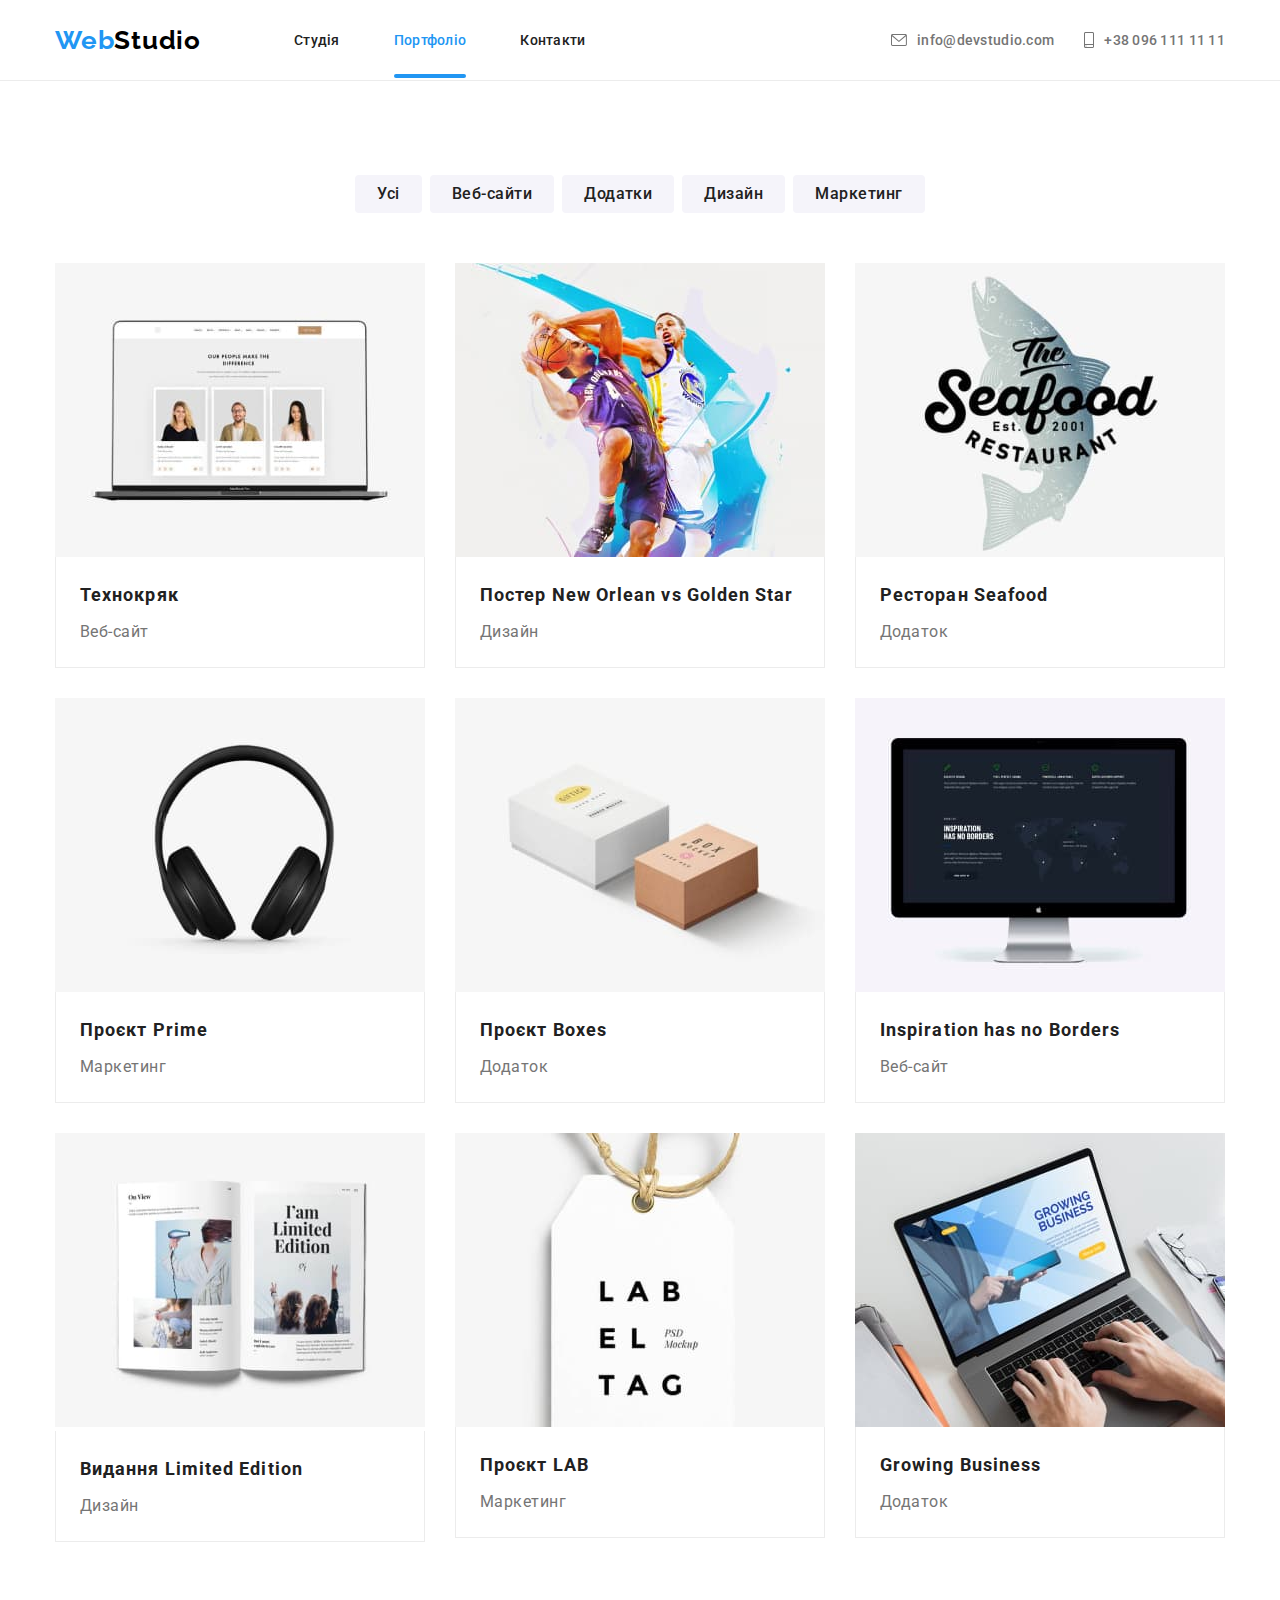
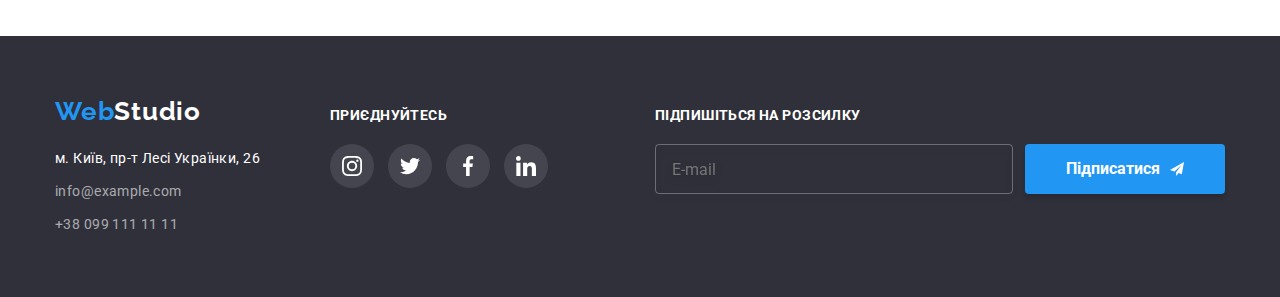
==== commit cd2a60c0: "Correction of homework according to the mentor's instructions" ====
--- a/portfolio.html
+++ b/portfolio.html
@@ -18,7 +18,7 @@
                 class="logo link" 
                 href="./"
             >
-                <span>Web</span>Studio
+                <span class="logo__text--blue">Web</span>Studio
             </a>
             <nav class="header-menu">
                 <ul class="header-menu__list list">
@@ -87,8 +87,9 @@
         </div>
     </header>
     <main>
+        <h1 class="visually-hidden">Портфоліо</h1>
         <section class="section">
-            <h1 class="visually-hidden">Портфоліо</h1>
+            <h2 class="visually-hidden">наші роботи</h2>
             <div class="container">
                 <ul class="tabs list">
                     <li class="tabs-item">
@@ -310,7 +311,7 @@
                         class="logo link" 
                         href="./"
                     >
-                        <span>Web</span>Studio
+                        <span class="logo__text--blue">Web</span>Studio
                     </a>
                     <address class="address">
                         <p class="address-description">м. Київ, пр-т Лесі Українки, 26</p>
--- a/css/style.css
+++ b/css/style.css
@@ -86,7 +86,11 @@
     color: var(--color-black);
 }
 
-.logo span { color: var(--color-blue); }
+.logo__text--blue { color: var(--color-blue); }
+
+.header .logo {
+    padding: 24px 0;
+}
 
 /* Styles for the header element */
 
@@ -173,6 +177,7 @@
 .header-contact__link {
     display: inline-flex;
     align-items: center;
+    padding: 32px 0;
     font-weight: 500;
     font-size: 14px;
     line-height: 0.875;
@@ -242,7 +247,7 @@
     box-shadow: 0px 3px 1px rgba(0, 0, 0, 0.1), 0px 1px 2px rgba(0, 0, 0, 0.08), 0px 2px 2px rgba(0, 0, 0, 0.12);
 }
 
-.features {padding-top: 94px;}
+.service {padding-bottom: 94px;}
 
 /* Styles for the banner section element */
 
@@ -595,6 +600,11 @@
     color: rgba(255, 255, 255, 0.6);
 }
 
+.address-list__link:hover,
+.address-list__link:focus {
+    color: var(--color-blue);
+}
+
 .subscribe { margin-left: auto; }
 
 .subscribe-form {
@@ -640,6 +650,12 @@
     background: var(--color-blue);
     box-shadow: 0px 4px 4px rgba(0, 0, 0, 0.15);
     border-radius: 4px;
+    transition: background-color ease-in-out 250ms;
+}
+
+.subscribe-submit:hover,
+.subscribe-submit:focus {
+    background-color: var(--persian-blue);
 }
 
 .subscribe-icon {
@@ -851,4 +867,10 @@
     background-color: var(--color-blue);
     box-shadow: 0px 4px 4px rgba(0, 0, 0, 0.15);
     border-radius: 4px;
-}
+    transition: background-color ease-in-out 250ms;
+}
+
+.register-submit:hover,
+.register-submit:focus {
+    background-color: var(--persian-blue);
+}
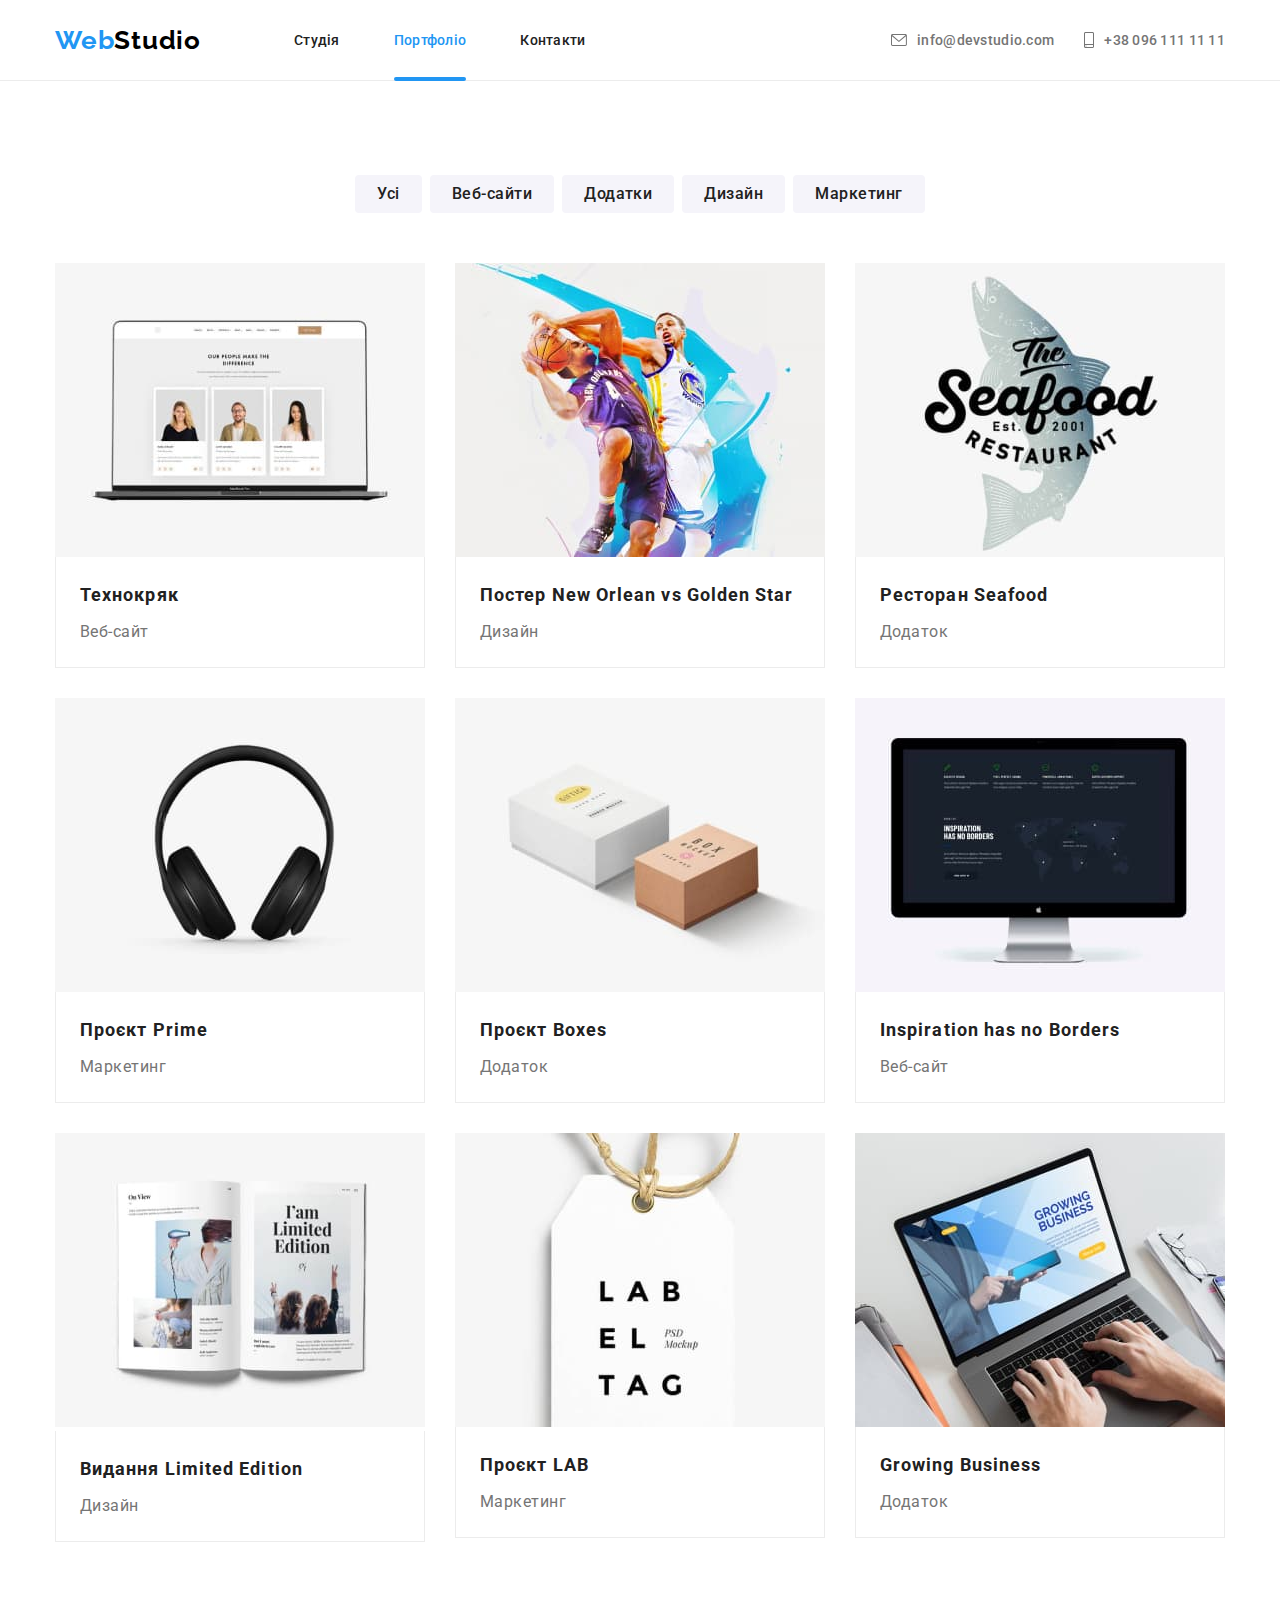
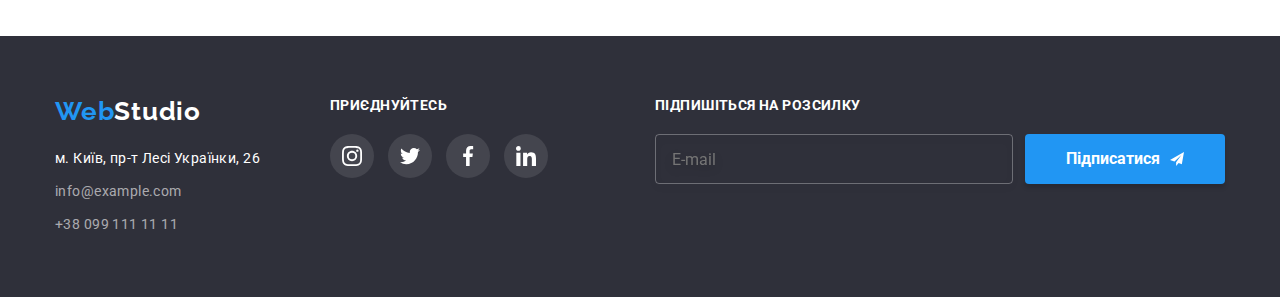
==== commit 49cf03cf: "Correction of homework according to the mentor's instructions" ====
--- a/portfolio.html
+++ b/portfolio.html
@@ -61,7 +61,7 @@
                             viewBox="0 0 16 12"
                             fill="currentColor" 
                         >
-                            <use href="./images/social-sprite.svg#icon-mail"></use>
+                            <use href="./images/icon-sprite.svg#icon-mail"></use>
                         </svg>
                         info@devstudio.com
                     </a>
@@ -78,7 +78,7 @@
                             viewBox="0 0 10 16" 
                             fill="currentColor"
                         >
-                            <use href="./images/social-sprite.svg#icon-smartphone"></use>
+                            <use href="./images/icon-sprite.svg#icon-smartphone"></use>
                         </svg>
                         +38 096 111 11 11
                     </a>
@@ -108,198 +108,242 @@
                         <button class="tabs-item__button" type="button">Маркетинг</button>
                     </li> 
                 </ul>
-                <div class="list-item-flex portfolio">
-                    <article class="portfolio-item">
-                        <div class="portfolio-item__box">
-                            <img 
-                                class="portfolio-item__thumbnail thumbnail"
-                                src="./images/image-web-site.jpg"
-                                width="370"
-                                height="294" 
-                                alt="Зображення Проєкту"
-                            />
-                            <div class="portfolio-item__box-inner">
-                                <p class="portfolio-item__description"> 
-                                    Ресурс пропонує комплексні пропозиції з різним рівнем функціоналу та сервісів. Все це дозволить відвідувачу отримати вичерпні відомості про компанію чи приватну особу.
-                                </p>
-                            </div>
-                        </div>
-                        <div class="portfolio-item__content">
-                            <h3 class="portfolio-item__name">Технокряк</h3>
-                            <p class="portfolio-item__category">Веб-сайт</p>
-                        </div>
-                    </article>
-                    <article class="portfolio-item">
-                        <div class="portfolio-item__box">
-                            <img 
-                                class="portfolio-item__thumbnail thumbnail"
-                                src="./images/web-site-design.jpg"
-                                width="370"
-                                height="294" 
-                                alt="Зображення Проєкту"
-                            />
-                            <div class="portfolio-item__box-inner">
-                                <p class="portfolio-item__description"> 
-                                    Ресурс пропонує комплексні пропозиції з різним рівнем функціоналу та сервісів. Все це дозволить відвідувачу отримати вичерпні відомості про компанію чи приватну особу.
-                                </p>
-                            </div>
-                        </div>
-                        <div class="portfolio-item__content">
-                            <h3 class="portfolio-item__name">Постер <span lang="en">New Orlean vs Golden Star</span></h3>
-                            <p class="portfolio-item__category">Дизайн</p>
-                        </div>
-                    </article>
-                    <article class="portfolio-item">
-                        <div class="portfolio-item__box">
-                            <img
-                                class="portfolio-item__thumbnail thumbnail" 
-                                src="./images/apps.jpg"
-                                width="370"
-                                height="294" 
-                                alt="Зображення Проєкту"
-                            />
-                            <div class="portfolio-item__box-inner">
-                                <p class="portfolio-item__description"> 
-                                    Ресурс пропонує комплексні пропозиції з різним рівнем функціоналу та сервісів. Все це дозволить відвідувачу отримати вичерпні відомості про компанію чи приватну особу.
-                                </p>
-                            </div>
-                        </div>
-                        <div class="portfolio-item__content">
-                            <h3 class="portfolio-item__name">Ресторан <span lang="en">Seafood</span></h3>
-                            <p class="portfolio-item__category">Додаток</p>
-                        </div>
-                    </article>
-                    <article class="portfolio-item">
-                        <div class="portfolio-item__box">
-                            <img
-                                class="portfolio-item__thumbnail thumbnail" 
-                                src="./images/marketing.jpg"
-                                width="370"
-                                height="294" 
-                                alt="Зображення Проєкту"
-                            />
-                            <div class="portfolio-item__box-inner">
-                                <p class="portfolio-item__description"> 
-                                    Ресурс пропонує комплексні пропозиції з різним рівнем функціоналу та сервісів. Все це дозволить відвідувачу отримати вичерпні відомості про компанію чи приватну особу.
-                                </p>
-                            </div>
-                        </div>
-                        <div class="portfolio-item__content">
-                            <h3 class="portfolio-item__name">Проєкт <span lang="en">Prime</span></h3>
-                            <p class="portfolio-item__category">Маркетинг</p>
-                        </div>
-                    </article>
-                    <article class="portfolio-item">
-                        <div class="portfolio-item__box">
-                            <img
-                                class="portfolio-item__thumbnail thumbnail" 
-                                src="./images/apps-2.jpg"
-                                width="370"
-                                height="294" 
-                                alt="Зображення Проєкту"
-                            />
-                            <div class="portfolio-item__box-inner">
-                                <p class="portfolio-item__description"> 
-                                    Ресурс пропонує комплексні пропозиції з різним рівнем функціоналу та сервісів. Все це дозволить відвідувачу отримати вичерпні відомості про компанію чи приватну особу.
-                                </p>
-                            </div>
-                        </div>
-                        <div class="portfolio-item__content">
-                            <h3 class="portfolio-item__name">Проєкт <span lang="en">Boxes</span></h3>
-                            <p class="portfolio-item__category">Додаток</p>
-                        </div>
-                    </article>
-                    <article class="portfolio-item">
-                        <div class="portfolio-item__box">
-                            <img
-                                class="portfolio-item__thumbnail thumbnail" 
-                                src="./images/web-site-2.jpg"
-                                width="370"
-                                height="294" 
-                                alt="Зображення Проєкту"
-                            />
-                            <div class="portfolio-item__box-inner">
-                                <p class="portfolio-item__description"> 
-                                    Ресурс пропонує комплексні пропозиції з різним рівнем функціоналу та сервісів. Все це дозволить відвідувачу отримати вичерпні відомості про компанію чи приватну особу.
-                                </p>
-                            </div>
-                        </div>
-                        <div class="portfolio-item__content">
-                            <h3 
-                                class="portfolio-item__name"
-                                lang="en"
-                            >
-                                Inspiration has no Borders
-                            </h3>
-                            <p class="portfolio-item__category">Веб-сайт</p>
-                        </div>
-                    </article>
-                    <article class="portfolio-item">
-                        <div class="portfolio-item__box">
-                            <img
-                                class="portfolio-item__thumbnail" 
-                                src="./images/web-site-3.jpg"
-                                width="370"
-                                height="294" 
-                                alt="Зображення Проєкту"
-                            />
-                            <div class="portfolio-item__box-inner">
-                                <p class="portfolio-item__description"> 
-                                    Ресурс пропонує комплексні пропозиції з різним рівнем функціоналу та сервісів. Все це дозволить відвідувачу отримати вичерпні відомості про компанію чи приватну особу.
-                                </p>
-                            </div>
-                        </div>
-                        <div class="portfolio-item__content">
-                            <h3 class="portfolio-item__name">Видання <span lang="en">Limited Edition</span></h3>
-                            <p class="portfolio-item__category">Дизайн</p>
-                        </div>
-                    </article>
-                    <article class="portfolio-item">
-                        <div class="portfolio-item__box">
-                            <img
-                                class="portfolio-item__thumbnail thumbnail" 
-                                src="./images/marketing-2.jpg"
-                                width="370"
-                                height="294" 
-                                alt="Зображення Проєкту"
-                            />
-                            <div class="portfolio-item__box-inner">
-                                <p class="portfolio-item__description"> 
-                                    Ресурс пропонує комплексні пропозиції з різним рівнем функціоналу та сервісів. Все це дозволить відвідувачу отримати вичерпні відомості про компанію чи приватну особу.
-                                </p>
-                            </div>
-                        </div>
-                        <div class="portfolio-item__content">
-                            <h3 class="portfolio-item__name">Проєкт <span lang="en">LAB</span></h3>
-                            <p class="portfolio-item__category">Маркетинг</p>
-                        </div>
-                    </article>
-                    <article class="portfolio-item">
-                        <div class="portfolio-item__box">
-                            <img
-                                class="portfolio-item__thumbnail thumbnail" 
-                                src="./images/apps-3.jpg"
-                                width="370"
-                                height="294" 
-                                alt="Зображення Проєкту"
-                            />
-                            <div class="portfolio-item__box-inner">
-                                <p class="portfolio-item__description"> 
-                                    Ресурс пропонує комплексні пропозиції з різним рівнем функціоналу та сервісів. Все це дозволить відвідувачу отримати вичерпні відомості про компанію чи приватну особу.
-                                </p>
-                            </div>
-                        </div>
-                        <div class="portfolio-item__content">
-                            <h3 
-                                class="portfolio-item__name"
-                                lang="en"
-                            >
-                                Growing Business
-                            </h3>
-                            <p class="portfolio-item__category">Додаток</p>
-                        </div>
-                    </article>
-                </div>
+                <ul class="list-item-flex list portfolio">
+                    <li class="portfolio-item">
+                        <a
+                            class="link portfolio-link"
+                            href="#null">
+                            <div class="portfolio-item__box">
+                                <img 
+                                    class="portfolio-item__thumbnail thumbnail"
+                                    src="./images/image-web-site.jpg"
+                                    width="370"
+                                    height="294" 
+                                    alt="Зображення Проєкту"
+                                />
+                                <div class="portfolio-item__box-inner">
+                                    <p class="portfolio-item__description"> 
+                                        Ресурс пропонує комплексні пропозиції з різним рівнем функціоналу та сервісів. Все це дозволить відвідувачу отримати вичерпні відомості про компанію чи приватну особу.
+                                    </p>
+                                </div>
+                            </div>
+                            <div class="portfolio-item__content">
+                                <h3 class="portfolio-item__name">Технокряк</h3>
+                                <p class="portfolio-item__category">Веб-сайт</p>
+                            </div>
+                        </a>
+                    </li>
+                    <li class="portfolio-item">
+                        <a
+                            class="link portfolio-link" 
+                            href="#null"
+                        >
+                            <div class="portfolio-item__box">
+                                <img 
+                                    class="portfolio-item__thumbnail thumbnail"
+                                    src="./images/web-site-design.jpg"
+                                    width="370"
+                                    height="294" 
+                                    alt="Зображення Проєкту"
+                                />
+                                <div class="portfolio-item__box-inner">
+                                    <p class="portfolio-item__description"> 
+                                        Ресурс пропонує комплексні пропозиції з різним рівнем функціоналу та сервісів. Все це дозволить відвідувачу отримати вичерпні відомості про компанію чи приватну особу.
+                                    </p>
+                                </div>
+                            </div>
+                            <div class="portfolio-item__content">
+                                <h3 class="portfolio-item__name">Постер <span lang="en">New Orlean vs Golden Star</span></h3>
+                                <p class="portfolio-item__category">Дизайн</p>
+                            </div>
+                        </a>
+                    </li>
+                    <li class="portfolio-item">
+                        <a
+                            class="link portfolio-link" 
+                            href="#null"
+                        >
+                            <div class="portfolio-item__box">
+                                <img
+                                    class="portfolio-item__thumbnail thumbnail" 
+                                    src="./images/apps.jpg"
+                                    width="370"
+                                    height="294" 
+                                    alt="Зображення Проєкту"
+                                />
+                                <div class="portfolio-item__box-inner">
+                                    <p class="portfolio-item__description"> 
+                                        Ресурс пропонує комплексні пропозиції з різним рівнем функціоналу та сервісів. Все це дозволить відвідувачу отримати вичерпні відомості про компанію чи приватну особу.
+                                    </p>
+                                </div>
+                            </div>
+                            <div class="portfolio-item__content">
+                                <h3 class="portfolio-item__name">Ресторан <span lang="en">Seafood</span></h3>
+                                <p class="portfolio-item__category">Додаток</p>
+                            </div>
+                        </a>
+                    </li>
+                    <li class="portfolio-item">
+                        <a
+                            class="portfolio-link link" 
+                            href="#null"
+                        >
+                            <div class="portfolio-item__box">
+                                <img
+                                    class="portfolio-item__thumbnail thumbnail" 
+                                    src="./images/marketing.jpg"
+                                    width="370"
+                                    height="294" 
+                                    alt="Зображення Проєкту"
+                                />
+                                <div class="portfolio-item__box-inner">
+                                    <p class="portfolio-item__description"> 
+                                        Ресурс пропонує комплексні пропозиції з різним рівнем функціоналу та сервісів. Все це дозволить відвідувачу отримати вичерпні відомості про компанію чи приватну особу.
+                                    </p>
+                                </div>
+                            </div>
+                            <div class="portfolio-item__content">
+                                <h3 class="portfolio-item__name">Проєкт <span lang="en">Prime</span></h3>
+                                <p class="portfolio-item__category">Маркетинг</p>
+                            </div>
+                        </a>
+                    </li>
+                    <li class="portfolio-item">
+                        <a 
+                            class="portfolio-link link" 
+                            href="#null"
+                        >
+                            <div class="portfolio-item__box">
+                                <img
+                                    class="portfolio-item__thumbnail thumbnail" 
+                                    src="./images/apps-2.jpg"
+                                    width="370"
+                                    height="294" 
+                                    alt="Зображення Проєкту"
+                                />
+                                <div class="portfolio-item__box-inner">
+                                    <p class="portfolio-item__description"> 
+                                        Ресурс пропонує комплексні пропозиції з різним рівнем функціоналу та сервісів. Все це дозволить відвідувачу отримати вичерпні відомості про компанію чи приватну особу.
+                                    </p>
+                                </div>
+                            </div>
+                            <div class="portfolio-item__content">
+                                <h3 class="portfolio-item__name">Проєкт <span lang="en">Boxes</span></h3>
+                                <p class="portfolio-item__category">Додаток</p>
+                            </div>
+                        </a>
+                    </li>
+                    <li class="portfolio-item">
+                        <a
+                            class="portfolio-link link" 
+                            href="#null"
+                        >
+                            <div class="portfolio-item__box">
+                                <img
+                                    class="portfolio-item__thumbnail thumbnail" 
+                                    src="./images/web-site-2.jpg"
+                                    width="370"
+                                    height="294" 
+                                    alt="Зображення Проєкту"
+                                />
+                                <div class="portfolio-item__box-inner">
+                                    <p class="portfolio-item__description"> 
+                                        Ресурс пропонує комплексні пропозиції з різним рівнем функціоналу та сервісів. Все це дозволить відвідувачу отримати вичерпні відомості про компанію чи приватну особу.
+                                    </p>
+                                </div>
+                            </div>
+                            <div class="portfolio-item__content">
+                                <h3 
+                                    class="portfolio-item__name"
+                                    lang="en"
+                                >
+                                    Inspiration has no Borders
+                                </h3>
+                                <p class="portfolio-item__category">Веб-сайт</p>
+                            </div>
+                        </a>
+                    </li>
+                    <li class="portfolio-item">
+                        <a 
+                            class="portfolio-link link" 
+                            href="#null"
+                        >
+                            <div class="portfolio-item__box">
+                                <img
+                                    class="portfolio-item__thumbnail" 
+                                    src="./images/web-site-3.jpg"
+                                    width="370"
+                                    height="294" 
+                                    alt="Зображення Проєкту"
+                                />
+                                <div class="portfolio-item__box-inner">
+                                    <p class="portfolio-item__description"> 
+                                        Ресурс пропонує комплексні пропозиції з різним рівнем функціоналу та сервісів. Все це дозволить відвідувачу отримати вичерпні відомості про компанію чи приватну особу.
+                                    </p>
+                                </div>
+                            </div>
+                            <div class="portfolio-item__content">
+                                <h3 class="portfolio-item__name">Видання <span lang="en">Limited Edition</span></h3>
+                                <p class="portfolio-item__category">Дизайн</p>
+                            </div>
+                        </a>
+                    </li>
+                    <li class="portfolio-item">
+                        <a
+                            class="portfolio-link link" 
+                            href="#null"
+                        >
+                            <div class="portfolio-item__box">
+                                <img
+                                    class="portfolio-item__thumbnail thumbnail" 
+                                    src="./images/marketing-2.jpg"
+                                    width="370"
+                                    height="294" 
+                                    alt="Зображення Проєкту"
+                                />
+                                <div class="portfolio-item__box-inner">
+                                    <p class="portfolio-item__description"> 
+                                        Ресурс пропонує комплексні пропозиції з різним рівнем функціоналу та сервісів. Все це дозволить відвідувачу отримати вичерпні відомості про компанію чи приватну особу.
+                                    </p>
+                                </div>
+                            </div>
+                            <div class="portfolio-item__content">
+                                <h3 class="portfolio-item__name">Проєкт <span lang="en">LAB</span></h3>
+                                <p class="portfolio-item__category">Маркетинг</p>
+                            </div>
+                        </a>
+                    </li>
+                    <li class="portfolio-item">
+                        <a 
+                            class="portfolio-link link" 
+                            href="#null"
+                        >
+                            <div class="portfolio-item__box">
+                                <img
+                                    class="portfolio-item__thumbnail thumbnail" 
+                                    src="./images/apps-3.jpg"
+                                    width="370"
+                                    height="294" 
+                                    alt="Зображення Проєкту"
+                                />
+                                <div class="portfolio-item__box-inner">
+                                    <p class="portfolio-item__description"> 
+                                        Ресурс пропонує комплексні пропозиції з різним рівнем функціоналу та сервісів. Все це дозволить відвідувачу отримати вичерпні відомості про компанію чи приватну особу.
+                                    </p>
+                                </div>
+                            </div>
+                            <div class="portfolio-item__content">
+                                <h3 
+                                    class="portfolio-item__name"
+                                    lang="en"
+                                >
+                                    Growing Business
+                                </h3>
+                                <p class="portfolio-item__category">Додаток</p>
+                            </div>
+                        </a>
+                    </li>
+                </ul>
             </div>
         </section>
     </main>
@@ -336,7 +380,7 @@
                     </address>
                 </div>
                 <div class="footer-item">
-                    <h3 class="footer-title">приєднуйтесь</h3>
+                    <strong class="footer-title">приєднуйтесь</strong>
                     <ul class="social-list list">
                         <li class="social-item">
                             <a 
@@ -344,7 +388,7 @@
                                 href="#null"
                             >
                                 <svg class="social-icon" width="20" height="20">
-                                    <use href="./images/social-sprite.svg#icon-instagram"></use>
+                                    <use href="./images/icon-sprite.svg#icon-instagram"></use>
                                 </svg>
                             </a>
                             
@@ -355,7 +399,7 @@
                                 href="#null"
                             >
                                 <svg class="social-icon" width="20" height="20">
-                                    <use href="./images/social-sprite.svg#icon-twitter"></use>
+                                    <use href="./images/icon-sprite.svg#icon-twitter"></use>
                                 </svg>
                             </a>
                         </li>
@@ -365,7 +409,7 @@
                                 href="#null"
                             >
                                 <svg class="social-icon" width="20" height="20">
-                                    <use href="./images/social-sprite.svg#icon-facebook"></use>
+                                    <use href="./images/icon-sprite.svg#icon-facebook"></use>
                                 </svg>
                             </a>
                         </li>
@@ -375,7 +419,7 @@
                                 href="#null"
                             >
                                 <svg class="social-icon" width="20" height="20">
-                                    <use href="./images/social-sprite.svg#icon-linkedin"></use>
+                                    <use href="./images/icon-sprite.svg#icon-linkedin"></use>
                                 </svg>
                             </a>
                         </li>
@@ -383,7 +427,7 @@
                 </div>
             </div>
             <div class="subscribe">
-                <h3 class="subscribe-title">Підпишіться на розсилку</h3>
+                <strong class="subscribe-title">Підпишіться на розсилку</strong>
                 <form class="subscribe-form">
                     <label class="subscribe-label">
                         <input
@@ -398,7 +442,7 @@
                     <button class="subscribe-submit" type="submit">
                         Підписатися
                         <svg class="subscribe-icon" width="24" height="24">
-                            <use href="./images/social-sprite.svg#icon-send"></use>
+                            <use href="./images/icon-sprite.svg#icon-send"></use>
                         </svg> 
                     </button>
                 </form>
--- a/css/style.css
+++ b/css/style.css
@@ -125,7 +125,7 @@
 .header-menu__link::after {
     content: '';
     position: absolute;
-    bottom: 0;
+    top: calc(100% - 1px);
     left: 0;
     width: 100%;
     height: 4px;
@@ -341,14 +341,17 @@
     color: var(--color-silver);
 }
 
-.services-item { position: relative; }
+.service-list__item { position: relative; }
 
 .services-title {
     position: absolute;
     left: 0;
     bottom: 0;
     width: 100%;
-    padding: 27px 0;
+    height: 70px;
+    display: flex;
+    align-items: center;
+    justify-content: center;
     font-size: 14px;
     line-height: 1.14;
     text-align: center;
@@ -437,10 +440,6 @@
 .portfolio-item {
     flex-grow: 1;
     transition: box-shadow 250ms ease-in-out;
-}
-
-.portfolio-list__image {
-    display: block;
 }
 
  
@@ -497,9 +496,19 @@
     color: var(--color-white);
 }
 
-.portfolio-item:hover { box-shadow: 0px 1px 1px rgba(0, 0, 0, 0.12), 0px 4px 4px rgba(0, 0, 0, 0.06), 1px 4px 6px rgba(0, 0, 0, 0.16); }
-
-.portfolio-item:hover .portfolio-item__box-inner {
+.portfolio-link:hover,
+.portfolio-link:focus {
+    box-shadow: 0px 1px 1px rgba(0, 0, 0, 0.12), 0px 4px 4px rgba(0, 0, 0, 0.06), 1px 4px 6px rgba(0, 0, 0, 0.16); 
+    outline: transparent; 
+}
+
+.portfolio-link {
+    display: inline-block;
+    transition: box-shadow 250ms ease-in-out;
+}
+
+.portfolio-link:hover .portfolio-item__box-inner,
+.portfolio-link:focus .portfolio-item__box-inner {
     height: 100%;
     transform: translateY(0);
     visibility: visible;
@@ -526,6 +535,7 @@
     border-radius: 4px;
     border: 1px solid var(--color-solid-green);
     fill: var(--color-solid-green);
+    outline: transparent;
     transition: border 250ms ease-in-out, fill 250ms ease-in-out;
 }
 
@@ -552,9 +562,8 @@
 }
 
 .footer-title {
-    margin-top: 12px;
+    display: inline-block;
     margin-bottom: 20px;
-    font-weight: 700;
     font-size: 14px;
     line-height: 1.14;
     letter-spacing: 0.03em;
@@ -613,7 +622,7 @@
 }
 
 .subscribe-title {
-    margin-top: 12px;
+    display: inline-block;
     margin-bottom: 20px;
     font-size: 14px;
     line-height: 1.14;
@@ -671,17 +680,14 @@
     top: 0;
     width: 100%;
     height: 100%;
-    display: flex;
-    align-items: center;
-    justify-content: center;
     background-color: rgba(0, 0, 0, 0.2);
     transition: opacity 250ms ease-in-out, visibility 250ms ease-in-out;
     z-index: 100;
 }
 
-.modal.is-hidden .modal-content { transform: scale(0.7); }
-
-.modal:not(.is-hidden) .modal-content { transform: scale(1); }
+.modal.is-hidden .modal-content { transform: translate(-50%, -50%) scale(0.7); }
+
+.modal:not(.is-hidden) .modal-content { transform: translate(-50%, -50%) scale(1); }
 
 .modal.is-hidden {
     opacity: 0;
@@ -695,6 +701,9 @@
 }
 
 .modal-content {
+    position: absolute;
+    left: 50%;
+    top: 50%;
     width: 528px;
     background-color: var(--color-white);
     box-shadow: 0px 1px 3px rgba(0, 0, 0, 0.12), 0px 1px 1px rgba(0, 0, 0, 0.14), 0px 2px 1px rgba(0, 0, 0, 0.2);
@@ -741,7 +750,14 @@
     display: flex;
     flex-direction: column;
     margin-bottom: 28px;
-    
+}
+
+.register-input,
+.register-comment,
+.register-input,
+.register-comment,
+.subscribe-input {
+    outline: transparent;
 }
 
 .register-label:focus-within .register-input,
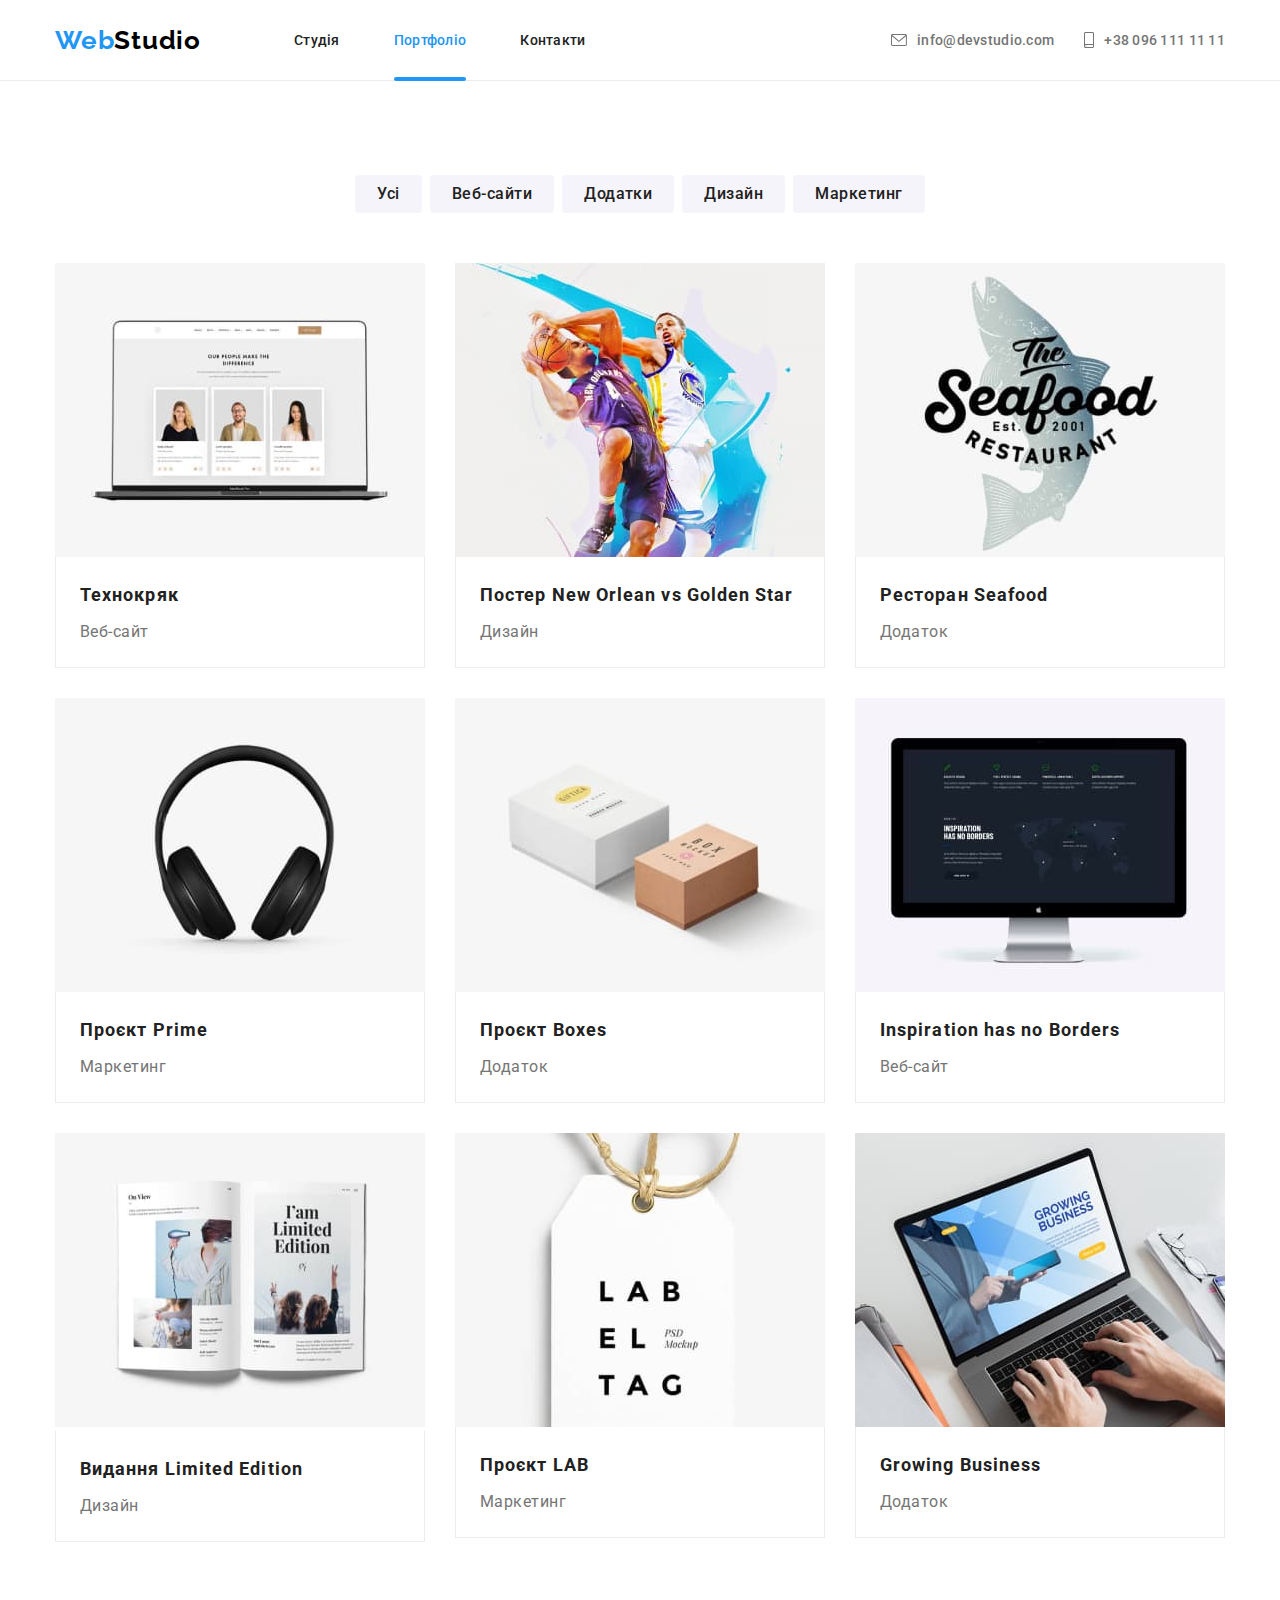
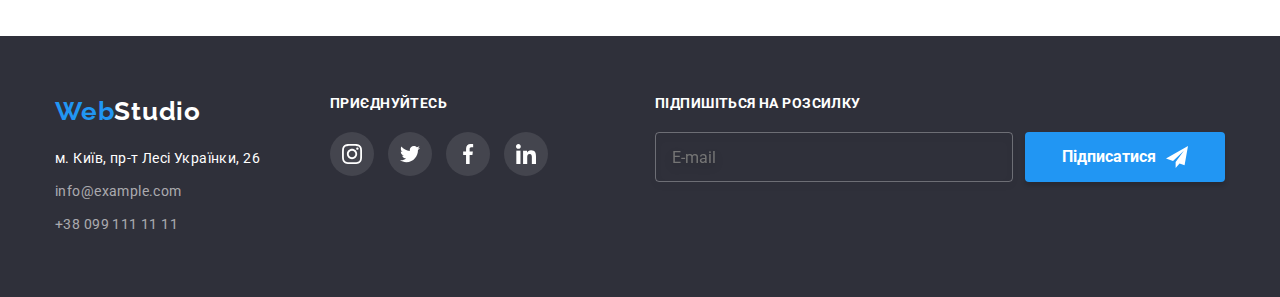
==== commit 99e0b710: "new vector sprite nad fix to the mentor's instructions" ====
--- a/portfolio.html
+++ b/portfolio.html
@@ -59,9 +59,8 @@
                             width="16" 
                             height="12" 
                             viewBox="0 0 16 12"
-                            fill="currentColor" 
-                        >
-                            <use href="./images/icon-sprite.svg#icon-mail"></use>
+                        >
+                            <use href="./images/sprite.svg#icon-mail"></use>
                         </svg>
                         info@devstudio.com
                     </a>
@@ -76,9 +75,8 @@
                             width="10" 
                             height="16" 
                             viewBox="0 0 10 16" 
-                            fill="currentColor"
-                        >
-                            <use href="./images/icon-sprite.svg#icon-smartphone"></use>
+                        >
+                            <use href="./images/sprite.svg#icon-smartphone"></use>
                         </svg>
                         +38 096 111 11 11
                     </a>
@@ -380,7 +378,7 @@
                     </address>
                 </div>
                 <div class="footer-item">
-                    <strong class="footer-title">приєднуйтесь</strong>
+                    <p class="footer-title">приєднуйтесь</p>
                     <ul class="social-list list">
                         <li class="social-item">
                             <a 
@@ -388,7 +386,7 @@
                                 href="#null"
                             >
                                 <svg class="social-icon" width="20" height="20">
-                                    <use href="./images/icon-sprite.svg#icon-instagram"></use>
+                                    <use href="./images/sprite.svg#icon-instagram"></use>
                                 </svg>
                             </a>
                             
@@ -399,7 +397,7 @@
                                 href="#null"
                             >
                                 <svg class="social-icon" width="20" height="20">
-                                    <use href="./images/icon-sprite.svg#icon-twitter"></use>
+                                    <use href="./images/sprite.svg#icon-twitter"></use>
                                 </svg>
                             </a>
                         </li>
@@ -409,7 +407,7 @@
                                 href="#null"
                             >
                                 <svg class="social-icon" width="20" height="20">
-                                    <use href="./images/icon-sprite.svg#icon-facebook"></use>
+                                    <use href="./images/sprite.svg#icon-facebook"></use>
                                 </svg>
                             </a>
                         </li>
@@ -419,7 +417,7 @@
                                 href="#null"
                             >
                                 <svg class="social-icon" width="20" height="20">
-                                    <use href="./images/icon-sprite.svg#icon-linkedin"></use>
+                                    <use href="./images/sprite.svg#icon-linkedin"></use>
                                 </svg>
                             </a>
                         </li>
@@ -427,7 +425,7 @@
                 </div>
             </div>
             <div class="subscribe">
-                <strong class="subscribe-title">Підпишіться на розсилку</strong>
+                <p class="subscribe-title">Підпишіться на розсилку</p>
                 <form class="subscribe-form">
                     <label class="subscribe-label">
                         <input
@@ -441,8 +439,8 @@
                     </label>
                     <button class="subscribe-submit" type="submit">
                         Підписатися
-                        <svg class="subscribe-icon" width="24" height="24">
-                            <use href="./images/icon-sprite.svg#icon-send"></use>
+                        <svg class="subscribe-icon" width="32" height="32">
+                            <use href="./images/sprite.svg#icon-send"></use>
                         </svg> 
                     </button>
                 </form>
--- a/css/style.css
+++ b/css/style.css
@@ -119,7 +119,7 @@
     line-height: 0.875;
     letter-spacing: 0.02em;
     color: var(--color-dark-green);
-    transition: color 250ms ease-in-out;
+    transition: color 250ms cubic-bezier(0.4, 0, 0.2, 1);
 }
 
 .header-menu__link::after {
@@ -132,7 +132,7 @@
     background-color: #2196F3;
     border-radius: 2px;
     transform: scaleY(0);
-    transition: transform 250ms ease-in-out;
+    transition: transform 250ms cubic-bezier(0.4, 0, 0.2, 1);
 }
 
 .header-menu__link:hover::after,
@@ -183,13 +183,12 @@
     line-height: 0.875;
     letter-spacing: 0.02em;
     color: var(--color-silver);
-    fill: var(--color-silver);
-    transition: color 250ms ease-in-out, fill 250ms ease-in-out;
-}
-
-.header-contact__link:hover ,
-.header-contact__link:focus,
-.header-contact__link:focus-visible { 
+    fill: currentColor;
+    transition: color 250ms cubic-bezier(0.4, 0, 0.2, 1), fill 250ms cubic-bezier(0.4, 0, 0.2, 1);
+}
+
+.header-contact__link:hover,
+.header-contact__link:focus { 
     color: var(--color-blue);
 }
 
@@ -237,7 +236,7 @@
     color: var(--color-dark-green);
     background-color: var(--color-white-solid);
     border-radius: 4px;
-    transition: background-color 250ms ease-in-out, color 250ms ease-in-out, box-shadow 250ms ease-in-out;
+    transition: background-color 250ms cubic-bezier(0.4, 0, 0.2, 1), color 250ms cubic-bezier(0.4, 0, 0.2, 1), box-shadow 250ms cubic-bezier(0.4, 0, 0.2, 1);
 }
 
 .tabs-item__button:hover,
@@ -293,7 +292,7 @@
     color: var(--color-white);
     background-color: var(--color-blue);
     box-shadow: 0px 4px 4px rgba(0, 0, 0, 0.15);
-    transition: background-color ease-in-out 250ms;
+    transition: background-color 250ms cubic-bezier(0.4, 0, 0.2, 1);
 }
 
 .order-service:hover,
@@ -407,12 +406,12 @@
 }
 
 .list-team .social-link {
-    transition: background-color ease-in-out 250ms;
+    transition: background-color 250ms cubic-bezier(0.4, 0, 0.2, 1);
 }
 
 .list-team .social-link .social-icon {
     fill: var(--color-solid-green);
-    transition: fill ease-in-out 250ms;
+    transition: fill 250ms cubic-bezier(0.4, 0, 0.2, 1);
 }
 
 
@@ -439,7 +438,7 @@
 
 .portfolio-item {
     flex-grow: 1;
-    transition: box-shadow 250ms ease-in-out;
+    transition: box-shadow 250ms cubic-bezier(0.4, 0, 0.2, 1);
 }
 
  
@@ -485,7 +484,7 @@
     transform-origin: bottom;
     visibility: hidden;
     opacity: 0;
-    transition: height 250ms ease-in-out, transform 250ms ease-in-out, visibility 250ms ease-in-out, opacity 250ms ease-in-out;
+    transition: height 250ms cubic-bezier(0.4, 0, 0.2, 1), transform 250ms cubic-bezier(0.4, 0, 0.2, 1), visibility 250ms cubic-bezier(0.4, 0, 0.2, 1), opacity 250ms cubic-bezier(0.4, 0, 0.2, 1);
     z-index: 1;
 }
 
@@ -504,7 +503,7 @@
 
 .portfolio-link {
     display: inline-block;
-    transition: box-shadow 250ms ease-in-out;
+    transition: box-shadow 250ms cubic-bezier(0.4, 0, 0.2, 1);
 }
 
 .portfolio-link:hover .portfolio-item__box-inner,
@@ -536,7 +535,7 @@
     border: 1px solid var(--color-solid-green);
     fill: var(--color-solid-green);
     outline: transparent;
-    transition: border 250ms ease-in-out, fill 250ms ease-in-out;
+    transition: border 250ms cubic-bezier(0.4, 0, 0.2, 1), fill 250ms cubic-bezier(0.4, 0, 0.2, 1);
 }
 
  .clients-link:hover,
@@ -562,10 +561,10 @@
 }
 
 .footer-title {
-    display: inline-block;
     margin-bottom: 20px;
     font-size: 14px;
     line-height: 1.14;
+    font-weight: 700;
     letter-spacing: 0.03em;
     text-transform: uppercase;
     color: var(--color-white);
@@ -579,7 +578,7 @@
 .footer-item .social-link {
     fill: var(--color-white);
     background-color: rgba(255, 255, 255, 0.1);
-    transition: background-color 250ms ease-in-out, fill 250ms ease-in-out;
+    transition: background-color 250ms cubic-bezier(0.4, 0, 0.2, 1);
 }
 
 .footer-item .social-link:hover,
@@ -607,6 +606,7 @@
     line-height: 1.714;
     letter-spacing: 0.03em;
     color: rgba(255, 255, 255, 0.6);
+    transition: color 250ms cubic-bezier(0.4, 0, 0.2, 1);
 }
 
 .address-list__link:hover,
@@ -622,10 +622,10 @@
 }
 
 .subscribe-title {
-    display: inline-block;
     margin-bottom: 20px;
     font-size: 14px;
     line-height: 1.14;
+    font-weight: 700;
     letter-spacing: 0.03em;
     text-transform: uppercase;
     color: var(--color-white);
@@ -645,6 +645,11 @@
     border: 1px solid rgba(255, 255, 255, 0.3);
     border-radius: 4px;
     filter: drop-shadow(0px 4px 4px rgba(0, 0, 0, 0.15));
+    transition: border 250ms cubic-bezier(0.4, 0, 0.2, 1);
+}
+
+.subscribe-input:focus {
+    border: 1px solid var(--color-blue);
 }
 
 .subscribe-submit {
@@ -659,7 +664,7 @@
     background: var(--color-blue);
     box-shadow: 0px 4px 4px rgba(0, 0, 0, 0.15);
     border-radius: 4px;
-    transition: background-color ease-in-out 250ms;
+    transition: background-color 250ms cubic-bezier(0.4, 0, 0.2, 1);
 }
 
 .subscribe-submit:hover,
@@ -674,60 +679,58 @@
 
 /* Styled for Modal */
 
-.modal {
+.backdrop {
     position: fixed;
     left: 0;
     top: 0;
     width: 100%;
     height: 100%;
     background-color: rgba(0, 0, 0, 0.2);
-    transition: opacity 250ms ease-in-out, visibility 250ms ease-in-out;
+    opacity: 1;
+    visibility: visible;
+    transition: opacity 250ms cubic-bezier(0.4, 0, 0.2, 1), visibility 250ms cubic-bezier(0.4, 0, 0.2, 1);
     z-index: 100;
 }
 
-.modal.is-hidden .modal-content { transform: translate(-50%, -50%) scale(0.7); }
-
-.modal:not(.is-hidden) .modal-content { transform: translate(-50%, -50%) scale(1); }
-
-.modal.is-hidden {
+
+.backdrop .backdrop-content { transform: translate(-50%, -50%); }
+
+.backdrop.is-hidden {
     opacity: 0;
     visibility: hidden;
     pointer-events: none;
 }
 
-.modal:not(.is-hidden) {
-    width: 100%;
-    height: 100%;
-}
-
-.modal-content {
+.backdrop-content {
     position: absolute;
     left: 50%;
     top: 50%;
     width: 528px;
+    padding: 40px;  
     background-color: var(--color-white);
     box-shadow: 0px 1px 3px rgba(0, 0, 0, 0.12), 0px 1px 1px rgba(0, 0, 0, 0.14), 0px 2px 1px rgba(0, 0, 0, 0.2);
     border-radius: 4px;
-    transition: transform ease-in-out 250ms;
-}
-
-.modal-close {
+    transition: transform 250ms cubic-bezier(0.4, 0, 0.2, 1);
+}
+
+.backdrop-close {
+    position: absolute;
+    right: 8px;
+    top: 8px;
     display: flex;
     align-items: center;
     justify-content: center;
     width: 30px;
     height: 30px;
-    margin-left: auto;
-    margin-right: 8px;
-    margin-top: 8px;
     border-radius: 50%;
     background-color: var(--color-white);
     border: 1px solid rgba(0, 0, 0, 0.1);
     fill: var(--color-black);
-    transition: fill 250ms ease-in-out;
-}
-
-.modal-close:hover {
+    transition: fill 250ms cubic-bezier(0.4, 0, 0.2, 1);
+}
+
+.backdrop-close:hover,
+.backdrop-close:focus {
     fill: var(--color-blue);
 }
 
@@ -735,21 +738,28 @@
 
 .register-form { text-align: center; }
 
-.register-title {
+.register-item {
+    display: flex;
+    flex-direction: column;
+    margin-bottom: 10px;
+}
+
+.register-item.register-item__comment {
+    margin-bottom: 20px;
+}
+
+.register-item.register-item__privacy {
     margin-bottom: 30px;
+}
+
+.backdrop-title {
+    margin-bottom: 12px;
     font-weight: 700;
     font-size: 20px;
     line-height: 1.15;
     text-align: center;
     letter-spacing: 0.03em;
     color: var(--color-dark-green);
-}
-
-.register-label {
-    position: relative;
-    display: flex;
-    flex-direction: column;
-    margin-bottom: 28px;
 }
 
 .register-input,
@@ -760,20 +770,18 @@
     outline: transparent;
 }
 
-.register-label:focus-within .register-input,
-.register-label:focus-within .register-comment {
+.register-input:focus,
+.register-area:focus {
     border: 1px solid var(--color-blue);
-    border-radius: 4px;
-}
-
-.register-label:focus-within .register-icon {
+}
+
+.register-input:focus + .register-icon {
     fill: var(--color-blue);
 }
 
-.label-text {
-    position: absolute;
-    top: -14px;
-    left: 0;
+.register-label {
+    margin-bottom: 4px;
+    text-align: left;
     font-size: 12px;
     line-height: 1.16;
     letter-spacing: 0.01em;
@@ -781,13 +789,18 @@
 }
 
 .register-input {
+    width: 100%;
     height: 40px;
     padding: 12px 0 12px 42px;
     font-size: 12px;
     color: rgba(117, 117, 117, 0.5);
     border: 1px solid rgba(33, 33, 33, 0.2);
     border-radius: 4px;
-    transition: border 250ms ease-in-out;
+    transition: border 250ms cubic-bezier(0.4, 0, 0.2, 1);
+}
+
+.register-field {
+    position: relative;
 }
 
 .register-icon {
@@ -795,10 +808,11 @@
     left: 15px;
     top: 50%;
     transform: translate(0, -50%);
-    transition: fill 250ms ease-in-out;
-}
-
-.register-comment {
+    transition: fill 250ms cubic-bezier(0.4, 0, 0.2, 1);
+}
+
+.register-area {
+    width: 100%;
     height: 120px;
     padding: 12px 16px;
     font-size: 12px;
@@ -808,11 +822,10 @@
     border: 1px solid rgba(33, 33, 33, 0.2);
     border-radius: 4px;
     resize: none;
-}
-
-.register-label-comment {margin-bottom: 20px;}
-
-.register-comment::placeholder {
+    outline: transparent;
+}
+
+.register-area::placeholder {
     font-size: 12px;
     line-height: 1.16;
     letter-spacing: 0.01em;
@@ -822,7 +835,7 @@
 .privacy-policy {
     display: inline-flex;
     align-items: center;
-    margin-bottom: 30px;
+    justify-content: center;
 }
 
 .privacy-policy-text {
@@ -850,12 +863,18 @@
     opacity: 0;
 }
 
+.register-checked:focus + .checked-icon  {
+    outline: 1px solid var(--color-dark-green);
+}
+
 .checked-icon { 
     display: inline-block;
-    width: 100%;
-    height: 100%;
+    width: 16px;
+    height: 15px;
     background-image: url('../images/checkbox-default.svg');
-    background-repeat: no-repeat;  
+    background-repeat: no-repeat;
+    outline: 1px solid transparent;
+    transition: outline 250ms cubic-bezier(0.4, 0, 0.2, 1);  
 }
 
 .register-checked:checked + .checked-icon {
@@ -865,14 +884,12 @@
 
 .privacy-policy-link {
     color: var(--color-blue);
-    text-decoration: underline;
 }
 
 .register-submit {
     display: inline-flex;
     align-items: center;
     justify-content: center;
-    margin-bottom: 40px;
     width: 200px;
     height: 50px;
     font-weight: 700;
@@ -883,7 +900,7 @@
     background-color: var(--color-blue);
     box-shadow: 0px 4px 4px rgba(0, 0, 0, 0.15);
     border-radius: 4px;
-    transition: background-color ease-in-out 250ms;
+    transition: background-color 250ms cubic-bezier(0.4, 0, 0.2, 1);
 }
 
 .register-submit:hover,
